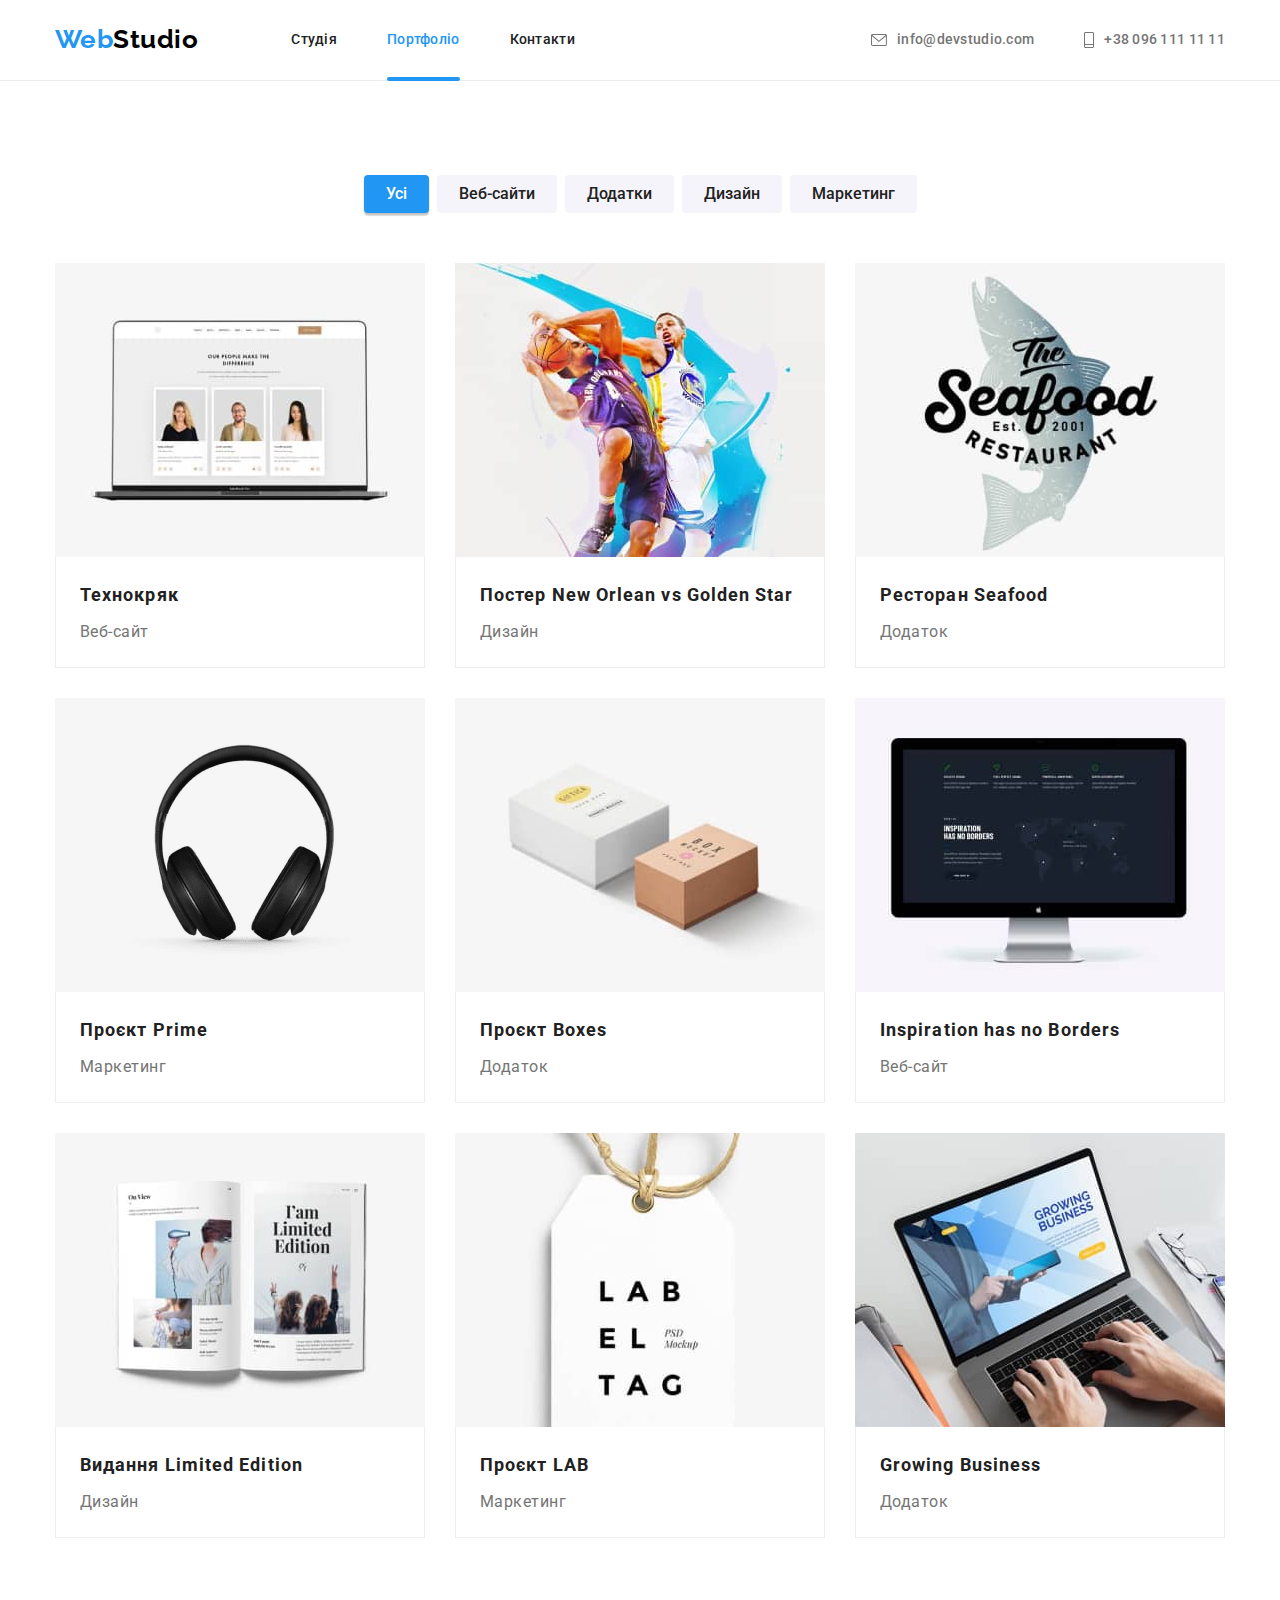
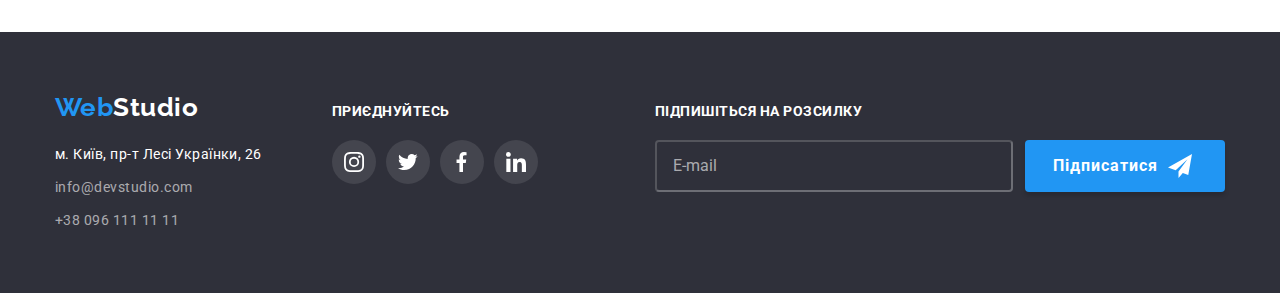
==== portfolio.html @ dc411f63 "copies files from previous homework" ====
<!DOCTYPE html>
<html lang="uk">
  <head>
    <meta charset="UTF-8" />
    <meta http-equiv="X-UA-Compatible" content="IE=edge" />
    <meta name="viewport" content="width=device-width, initial-scale=1.0" />
    <title>Portfolio</title>
    <link rel="preconnect" href="https://fonts.googleapis.com" />
    <link rel="preconnect" href="https://fonts.gstatic.com" crossorigin />
    <link
      href="https://fonts.googleapis.com/css2?family=Raleway:wght@700&family=Roboto:wght@400;500;700;900&display=swap"
      rel="stylesheet"
    />
    <link
      rel="stylesheet"
      href="https://cdnjs.cloudflare.com/ajax/libs/modern-normalize/1.1.0/modern-normalize.min.css"
    />
    <link rel="stylesheet" href="./css/styles.css" />
  </head>
  <body>
    <!-- - - - - - -  SITE NAV - - - - - -  -->

    <header class="header">
      <div class="container main-header">
        <nav class="main-header">
          <a href="./" class="logo link"><span>Web</span>Studio</a>
          <ul class="site-nav list">
            <li class="item">
              <a href="./index.html" class="link">Студія</a>
            </li>
            <li class="item">
              <a href="./portfolio.html" class="link current">Портфоліо</a>
            </li>
            <li class="item"><a href="#" class="link">Контакти</a></li>
          </ul>
        </nav>

        <ul class="contact-nav list">
          <li class="item">
            <a href="mailto:info@devstudio.com" class="link">
              <svg class="icon" width="16" height="12">
                <use href="./images/sprite.svg#mail"></use>
              </svg>
              info@devstudio.com</a
            >
          </li>
          <li class="item">
            <a href="tel:+380961111111" class="link">
              <svg class="icon" width="10" height="16">
                <use href="./images/sprite.svg#phone"></use>
              </svg>
              +38 096 111 11 11</a
            >
          </li>
        </ul>
      </div>
    </header>

    <main>
      <!-- - - - - - - PORTFOLIO - - - - - - -->

      <section class="section">
        <div class="container">
          <h1 class="visually-hidden">Портфоліо</h1>
          <ul class="button-list list">
            <li class="item">
              <button type="button" class="link active">Усі</button>
            </li>
            <li class="item">
              <button type="button" class="link">Веб-сайти</button>
            </li>
            <li class="item">
              <button type="button" class="link">Додатки</button>
            </li>
            <li class="item">
              <button type="button" class="link">Дизайн</button>
            </li>
            <li class="item">
              <button type="button" class="link">Маркетинг</button>
            </li>
          </ul>

          <!-- - - - - - - GRID - - - - - - -->

          <ul class="portfolio-list">
            <li class="item">
              <a href="#" class="link">
                <div class="portfolio-overley">
                  <img src="./images/1-portf-techno.jpg" alt="Технокряк" width="370" />
                  <p class="portfolio-text">
                    Ресурс пропонує комплексні пропозиції з різним рівнем функціоналу та сервісів.
                    Все це дозволить відвідувачу отримати вичерпні відомості про компанію чи
                    приватну особу.
                  </p>
                </div>
                <div class="item-border">
                  <h2 class="list-title">Технокряк</h2>
                  <p class="text">Веб-сайт</p>
                </div>
              </a>
            </li>
            <li class="item">
              <a href="#" class="link">
                <div class="portfolio-overley">
                  <img
                    src="./images/2-portf-poster.jpg"
                    alt="Постер New Orlean vs Golden Star"
                    width="370"
                  />
                  <p class="portfolio-text">
                    Ресурс пропонує комплексні пропозиції з різним рівнем функціоналу та сервісів.
                    Все це дозволить відвідувач у отримати вичерпні відомості про компанію чи
                    приватну особу.
                  </p>
                </div>
                <div class="item-border">
                  <h2 class="list-title">Постер New Orlean vs Golden Star</h2>
                  <p class="text">Дизайн</p>
                </div>
              </a>
            </li>
            <li class="item">
              <a href="#" class="link">
                <div class="portfolio-overley">
                  <img src="./images/3-portf-rest.jpg" alt="Ресторан Seafood" width="370" />
                  <p class="portfolio-text">
                    Ресурс пропонує комплексні пропозиції з різним рівнем функціоналу та сервісів.
                    Все це дозволить відвідувачу отримати вичерпні відомості про компанію чи
                    приватну особу.
                  </p>
                </div>
                <div class="item-border">
                  <h2 class="list-title">Ресторан Seafood</h2>
                  <p class="text">Додаток</p>
                </div>
              </a>
            </li>
            <li class="item">
              <a href="#" class="link">
                <div class="portfolio-overley">
                  <img src="./images/4-portf-prime.png" alt="Проєкт Prime" width="370" />
                  <p class="portfolio-text">
                    Ресурс пропонує комплексні пропозиції з різним рівнем функціоналу та сервісів.
                    Все це дозволить відвідувачу отримати вичерпні відомості про компанію чи
                    приватну особу.
                  </p>
                </div>
                <div class="item-border">
                  <h2 class="list-title">Проєкт Prime</h2>
                  <p class="text">Маркетинг</p>
                </div>
              </a>
            </li>
            <li class="item">
              <a href="#" class="link">
                <div class="portfolio-overley">
                  <img src="./images/5-portf-boxes.jpg" alt="Проєкт Boxes" width="370" />
                  <p class="portfolio-text">
                    Ресурс пропонує комплексні пропозиції з різним рівнем функціоналу та сервісів.
                    Все це дозволить відвідувачу отримати вичерпні відомості про компанію чи
                    приватну особу.
                  </p>
                </div>
                <div class="item-border">
                  <h2 class="list-title">Проєкт Boxes</h2>
                  <p class="text">Додаток</p>
                </div>
              </a>
            </li>
            <li class="item">
              <a href="#" class="link">
                <div class="portfolio-overley">
                  <img
                    src="./images/6-portf-borders.jpg"
                    alt="Inspiration has no Borders"
                    width="370"
                  />
                  <p class="portfolio-text">
                    Ресурс пропонує комплексні пропозиції з різним рівнем функціоналу та сервісів.
                    Все це дозволить відвідувач у отримати вичерпні відомості про компанію чи
                    приватну особу.
                  </p>
                </div>
                <div class="item-border">
                  <h2 class="list-title">Inspiration has no Borders</h2>
                  <p class="text">Веб-сайт</p>
                </div>
              </a>
            </li>
            <li class="item">
              <a href="#" class="link">
                <div class="portfolio-overley">
                  <img src="./images/7-portf-le.jpg" alt="Видання Limited Edition" width="370" />
                  <p class="portfolio-text">
                    Ресурс пропонує комплексні пропозиції з різним рівнем функціоналу та сервісів.
                    Все це дозволить відвідувачу отримати вичерпні відомості про компанію чи
                    приватну особу.
                  </p>
                </div>
                <div class="item-border">
                  <h2 class="list-title">Видання Limited Edition</h2>
                  <p class="text">Дизайн</p>
                </div>
              </a>
            </li>
            <li class="item">
              <a href="#" class="link">
                <div class="portfolio-overley">
                  <img src="./images/8-portf-lab.jpg" alt="Проєкт LAB" width="370" />
                  <p class="portfolio-text">
                    Ресурс пропонує комплексні пропозиції з різним рівнем функціоналу та сервісів.
                    Все це дозволить відвідувачу отримати вичерпні відомості про компанію чи
                    приватну особу.
                  </p>
                </div>
                <div class="item-border">
                  <h2 class="list-title">Проєкт LAB</h2>
                  <p class="text">Маркетинг</p>
                </div>
              </a>
            </li>
            <li class="item">
              <a href="#" class="link">
                <div class="portfolio-overley">
                  <img src="./images/9-portf-bussines.jpg" alt="Growing Business" width="370" />
                  <p class="portfolio-text">
                    Ресурс пропонує комплексні пропозиції з різним рівнем функціоналу та сервісів.
                    Все це дозволить відвідувачу отримати вичерпні відомості про компанію чи
                    приватну особу.
                  </p>
                </div>
                <div class="item-border">
                  <h2 class="list-title">Growing Business</h2>
                  <p class="text">Додаток</p>
                </div>
              </a>
            </li>
          </ul>
        </div>
      </section>
    </main>

    <!-- - - - - - - FOOTER - - - - - - -->

    <footer class="footer">
      <div class="container footer-flex">
        <div class="footer-address">
          <a href="./" class="footer-logo"><span>Web</span>Studio</a>
          <address class="address">
            <ul class="address-title">
              <li class="item">
                <a
                  href="https://goo.gl/maps/CPtrU1FHBa2aNyZL9"
                  target="_blank"
                  rel="noopener noreferrer nofollow"
                  class="contact link link-address"
                  >м. Київ, пр-т Лесі Українки, 26</a
                >
              </li>
              <li class="item">
                <a href="mailto:info@devstudio.com" class="contact link">info@devstudio.com</a>
              </li>
              <li class="item">
                <a href="tel:+380961111111" class="contact link">+38 096 111 11 11</a>
              </li>
            </ul>
          </address>
        </div>
        <div class="icon-footer">
          <h3 class="title-footer">приєднуйтесь</h3>
          <ul class="social-footer">
            <li class="social-list-footer">
              <a href="#" class="icon-social-footer">
                <svg width="20" height="20">
                  <use href="./images/sprite.svg#instagram"></use>
                </svg>
              </a>
            </li>
            <li class="social-list-footer">
              <a href="#" class="icon-social-footer">
                <svg width="20" height="20">
                  <use href="./images/sprite.svg#twitter"></use>
                </svg>
              </a>
            </li>
            <li class="social-list-footer">
              <a href="#" class="icon-social-footer">
                <svg width="20" height="20">
                  <use href="./images/sprite.svg#facebook"></use>
                </svg>
              </a>
            </li>
            <li class="social-list-footer">
              <a href="#" class="icon-social-footer">
                <svg width="20" height="20">
                  <use href="./images/sprite.svg#linkedin"></use>
                </svg>
              </a>
            </li>
          </ul>
        </div>
        <div class="mailing">
          <h3 class="title-footer">Підпишіться на розсилку</h3>
          <form name="mailing" class="mailing-form">
            <div class="mailing-inline">
              <label>
                <input class="mailing-inpit" type="email" name="email" placeholder="E-mail" />
              </label>
              <button type="submit" class="mailing-btn">
                Підписатися
                <svg width="24" height="24" class="icon">
                  <use href="./images/sprite.svg#send"></use>
                </svg>
              </button>
            </div>
          </form>
        </div>
      </div>
    </footer>
  </body>
</html>
---- css/styles.css ----
/* цвет абзацев      #757575
   цвет заголовков  #212121
   основной цвет (цвет ховера)  #2196F3 
   
   background nav #FFFFFF
   background footer (hero) #2F303A
   background first: #F5F5F5
   background second #F5F4FA
   */

:root {
  --primary-text-color: #757575;
  --title-text-color: #212121;
  --main-color: #2196f3;
  --button-bgc: #f5f4fa;
  --inverts-color: #ffffff;
  --header-border-color: #ececec;
  --portfolio-border-color: #eeeeee;
  --icon-color: #afb1b8;
}

/* UTILTTES */

/* * {
  outline: 1px dotted #ccc;
} */

h1,
h2,
h3,
h4,
p {
  margin-top: 0;
  margin-bottom: 0;
}

ul {
  list-style: none;
  margin: 0;
  padding: 0;
}

img {
  display: block;
  max-width: 100%;
  height: auto;
}

.visually-hidden {
  position: absolute;
  white-space: nowrap;
  width: 1px;
  height: 1px;
  overflow: hidden;
  border: 0;
  padding: 0;
  clip: rect(0 0 0 0);
  clip-path: inset(50%);
  margin: -1px;
}

body {
  background-color: var(--inverts-color);
  color: var(--primary-text-color);

  font-family: roboto, sans-serif;
  letter-spacing: 0.03em;
}

.section {
  padding-top: 94px;
  padding-bottom: 94px;
}

.title {
  margin-bottom: 50px;

  color: var(--title-text-color);
  font-weight: 700;
  font-size: 36px;
  line-height: 1.16;
  text-align: center;
}

/* - - - - - - SITE NAV - - - - - - */

.header {
  border-bottom: 1px solid var(--header-border-color);
}

.container {
  width: 1200px;
  margin-left: auto;
  margin-right: auto;
  padding-left: 15px;
  padding-right: 15px;
}

.main-header {
  display: flex;
  align-items: center;
}

.site-nav {
  display: flex;
}

.site-nav .item:not(:last-child) {
  margin-right: 50px;
}

.link {
  text-decoration: none;
}

.logo {
  margin-right: 93px;

  color: #000000;
  text-decoration: none;
  font-family: raleway, sans-serif;
  font-weight: 700;
  font-size: 26px;
  line-height: 1.2;
}

.logo > span {
  color: var(--main-color);
}

.site-nav .link {
  display: flex;
  padding-top: 32px;
  padding-bottom: 32px;
  outline: none;

  transition: color 250ms cubic-bezier(0.4, 0, 0.2, 1);

  color: var(--title-text-color);
  font-weight: 500;
  font-size: 14px;
  line-height: 1.14;
  letter-spacing: 0.02em;
}

.site-nav .link:hover,
.site-nav .link:focus {
  color: var(--main-color);
}

.site-nav .item {
  position: relative;
}

.site-nav .current {
  color: var(--main-color);
}

.site-nav .current::after {
  position: absolute;
  left: 0;
  bottom: -1px;

  content: '';
  width: 100%;
  height: 4px;

  background-color: var(--main-color);
  border-radius: 2px;
}

.contact-nav {
  display: flex;
  margin-left: auto;
}

.contact-nav .item:not(:last-child) {
  margin-right: 50px;
}

.contact-nav .link {
  display: flex;
  justify-content: center;
  align-items: center;
  outline: none;

  padding-top: 20px;
  padding-bottom: 20px;

  transition: color 250ms cubic-bezier(0.4, 0, 0.2, 1);

  font-weight: 500;
  font-size: 14px;
  line-height: 1.14;
  letter-spacing: 0.02em;
  color: var(--primary-text-color);
}

.contact-nav .icon {
  margin-right: 10px;
  fill: currentColor;
}

.contact-nav .link:hover,
.contact-nav .link:focus {
  color: var(--main-color);
  fill: var(--main-color);
}

/* ----------------- HERO ----------------- */

.hero {
  margin-left: auto;
  margin-right: auto;
  max-width: 1600px;
  text-align: center;
  padding-top: 200px;
  padding-bottom: 200px;

  background-color: #2f303a;
  background-image: linear-gradient(rgba(47, 48, 58, 0.4), rgba(47, 48, 58, 0.4)),
    url(../images/img.jpg);
  background-repeat: no-repeat;
  background-position: center center;
  background-size: cover;
}

.hero-title {
  width: 696px;
  margin-left: auto;
  margin-right: auto;
  margin-top: 0;
  margin-bottom: 30px;

  font-weight: 900;
  font-size: 44px;
  line-height: 1.36;
  letter-spacing: 0.06em;
  text-transform: uppercase;
  text-align: center;
  color: var(--inverts-color);
}

.hero-button {
  min-width: 216px;
  border-radius: 4px;
  padding: 10px 32px;
  border-style: none;
  cursor: pointer;
  outline: none;

  transition: background-color 250ms cubic-bezier(0.4, 0, 0.2, 1);

  font-family: roboto, sans-serif;
  font-weight: 700;
  font-size: 16px;
  line-height: 1.88;
  letter-spacing: 0.06em;

  color: var(--inverts-color);
  background-color: var(--main-color);
  box-shadow: 0px 4px 4px rgba(0, 0, 0, 0.15);
}

.hero-button:hover,
.hero-button:focus {
  background-color: #188ce8;
}

/* OUR FEATURES */

.icon-features {
  display: flex;
  height: 120px;
  border-radius: 4px;
  margin-bottom: 30px;
  align-items: center;
  justify-content: center;

  background-color: var(--button-bgc);
}

.features-list .text {
  font-size: 14px;
  line-height: 1.7;
}

.features-list .list-title {
  margin-bottom: 10px;

  color: var(--title-text-color);
  font-weight: 700;
  font-size: 14px;
  line-height: 1.14;
  text-transform: uppercase;
}

.features-list {
  display: flex;
  flex-wrap: wrap;
}

.features-list .item {
  width: calc((100% - 90px) / 4);
}

.features-list .item:not(:last-child) {
  margin-right: 30px;
}

/* - - - - - - - - WHAT ARE WE DOING - - - - - - - - */

.project {
  padding-top: 0px;
}

.doing-list {
  display: flex;
}

.doing-list .item {
  position: relative;
}

.doing-list-title {
  position: absolute;
  bottom: 0;
  left: 0;

  padding-top: 27px;
  padding-bottom: 27px;
  text-align: center;
  width: 100%;

  color: #ffffff;
  font-weight: 700;
  font-size: 14px;
  line-height: 1.14;
  text-transform: uppercase;

  background-color: rgba(47, 48, 58, 0.8);
}

.doing-list .item:not(:last-child) {
  margin-right: 30px;
}

/* OUR TEAM */

.team {
  background-color: var(--button-bgc);
}

.person {
  padding-top: 30px;
  padding-bottom: 30px;
}

.team-title-list {
  margin-bottom: 10px;

  color: var(--title-text-color);
  font-weight: 500;
  font-size: 16px;
  line-height: 1.19;
  text-align: center;
}

.team-list .list-title {
  color: var(--title-text-color);
  font-weight: 700;
  font-size: 14px;
  line-height: 1.14;
  text-transform: uppercase;
}

.team p {
  font-size: 16px;
  line-height: 1.19;
  text-align: center;
}

.team-list {
  display: flex;
}

.team-list .item {
  width: calc((100% - 90px) / 4);

  background: #ffffff;
  box-shadow: 0px 1px 3px rgba(0, 0, 0, 0.12), 0px 1px 1px rgba(0, 0, 0, 0.14),
    0px 2px 1px rgba(0, 0, 0, 0.2);
  border-radius: 0px 0px 4px 4px;
}

.team-list .item:not(:last-child) {
  margin-right: 30px;
}

.social {
  display: flex;
  align-items: center;
  justify-content: center;
  margin-top: 16px;
}

.icon-social {
  display: flex;
  justify-content: center;
  align-items: center;
  width: 44px;
  height: 44px;
  border-radius: 50%;
  outline: none;

  transition: background-color 250ms cubic-bezier(0.4, 0, 0.2, 1),
    fill 250ms cubic-bezier(0.4, 0, 0.2, 1);

  fill: var(--icon-color);
}

.social .social-list:not(:last-child) {
  margin-right: 10px;
}

.icon-social:hover,
.icon-social:focus {
  fill: #ffffff;
  background-color: var(--main-color);
}

/* ------------ REGULAR CUSTOMERS ------------ */

.customers {
  display: flex;
}

.customers .item {
  width: calc((100% - 150px) / 6);
}

.customers .item:not(:last-child) {
  margin-right: 30px;
}

.customers .item .link {
  display: flex;
  align-items: center;
  justify-content: center;
  height: 92px;
  border: 1px solid var(--icon-color);
  border-radius: 4px;
  outline: none;

  transition: border-color 250ms cubic-bezier(0.4, 0, 0.2, 1);
}

.customers .link .icon {
  fill: var(--icon-color);

  transition: fill 250ms cubic-bezier(0.4, 0, 0.2, 1);
}

.customers .link:hover .icon,
.customers .link:focus .icon {
  fill: var(--main-color);
}

.customers .link:hover,
.customers .link:focus {
  border-color: var(--main-color);
}

/* - - - - - - PORTFOLIO - - - - - - */

.button-list {
  display: flex;
  justify-content: center;
  margin-bottom: 50px;
}

.button-list .item:not(:last-child) {
  margin-right: 8px;
}

.button-list .link {
  padding: 6px 22px;
  border-style: none;
  border-radius: 4px;
  cursor: pointer;

  transition: color 250ms cubic-bezier(0.4, 0, 0.2, 1),
    background-color 250ms cubic-bezier(0.4, 0, 0.2, 1),
    box-shadow 250ms cubic-bezier(0.4, 0, 0.2, 1);

  color: var(--title-text-color);
  background-color: var(--button-bgc);
  font-family: roboto, sans-serif;
  font-weight: 500;
  font-size: 16px;
  line-height: 1.62;
  text-align: center;
}

.button-list .link:hover,
.button-list .link:focus {
  color: var(--inverts-color);
  background-color: var(--main-color);
  box-shadow: 0px 3px 1px rgba(0, 0, 0, 0.1), 0px 1px 2px rgba(0, 0, 0, 0.08),
    0px 2px 2px rgba(0, 0, 0, 0.12);
}

.button-list .active {
  color: var(--inverts-color);
  background-color: var(--main-color);
  box-shadow: 0px 3px 1px rgba(0, 0, 0, 0.1), 0px 1px 2px rgba(0, 0, 0, 0.08),
    0px 2px 2px rgba(0, 0, 0, 0.12);
}

/* --------------- GRID --------------- */

.portfolio-list {
  display: flex;
  flex-wrap: wrap;
}

.portfolio-list .item {
  width: calc((100% - 60px) / 3);
}

.portfolio-overley {
  position: relative;
  overflow: hidden;
}

.portfolio-text {
  position: absolute;
  top: 0;
  left: 0;
  display: flex;
  align-items: center;
  justify-content: center;

  transform: translateY(100%);
  transition: transform 250ms cubic-bezier(0.4, 0, 0.2, 1);

  width: 100%;
  height: 100%;
  padding-left: 24px;
  padding-right: 24px;

  font-family: roboto, sans-serif;
  font-size: 18px;
  line-height: 1.56;
  letter-spacing: 3%;
  color: #ffffff;
  background-color: rgba(33, 150, 243, 0.9);
}

.portfolio-list .link:hover .portfolio-text,
.portfolio-list .link:focus .portfolio-text {
  transform: translateY(0);
}

.portfolio-list .item .link {
  display: block;
  transition: box-shadow 250ms cubic-bezier(0.4, 0, 0.2, 1);
}

.portfolio-list .item .link:hover,
.portfolio-list .item .link:focus {
  box-shadow: 0px 1px 1px rgb(0 0 0 / 12%), 0px 4px 4px rgb(0 0 0 / 6%),
    1px 4px 6px rgb(0 0 0 / 16%);
}

.item-border {
  padding-top: 20px;
  padding-right: 24px;
  padding-bottom: 20px;
  padding-left: 24px;
  border-right: 1px solid var(--portfolio-border-color);
  border-bottom: 1px solid var(--portfolio-border-color);
  border-left: 1px solid var(--portfolio-border-color);
}

.portfolio-list .item:not(:nth-child(3n)) {
  margin-right: 30px;
}

.portfolio-list .item:not(:nth-last-child(-n + 3)) {
  margin-bottom: 30px;
}

.portfolio-list a {
  text-decoration: none;
}

.portfolio-list .list-title {
  margin-bottom: 4px;

  color: var(--title-text-color);
  font-weight: 700;
  font-size: 18px;
  line-height: 2;
  letter-spacing: 0.06em;
}

.portfolio-list .text {
  color: var(--primary-text-color);
  font-family: roboto;
  font-size: 16px;
  line-height: 1.88;
}

/* --------------- FOOTER --------------- */

.footer {
  display: flex;
  padding-top: 60px;
  padding-bottom: 60px;

  background-color: #2f303a;
}

.footer-flex {
  display: flex;
  align-items: baseline;
}

.footer-address {
  margin-right: 70px;
}

.footer-logo {
  display: inline-block;
  margin-bottom: 20px;

  color: var(--inverts-color);
  text-decoration: none;
  font-family: raleway, sans-serif;
  font-weight: 700;
  font-size: 26px;
  line-height: 1.2;
}

.footer-logo > span {
  color: var(--main-color);
}

.address-title .item .link-address {
  color: var(--inverts-color);
  font-style: normal;
  font-size: 14px;
  line-height: 1.71;
}

.address-title .contact {
  outline: none;

  transition: color 250ms cubic-bezier(0.4, 0, 0.2, 1);

  font-family: roboto, sans-serif;
  font-style: normal;
  font-size: 14px;
  line-height: 1.71;

  color: rgba(255, 255, 255, 0.6);
}

.address-title .contact:hover,
.address-title .contact:focus {
  color: var(--main-color);
}

.address-title .item:not(:last-child) {
  margin-bottom: 9px;
}

.title-footer {
  font-size: 14px;
  line-height: 1.14;
  text-transform: uppercase;
  margin-bottom: 20px;

  color: #ffffff;
}

.social-footer {
  display: flex;
  align-items: center;
  margin-top: 16px;
}

.icon-social-footer {
  display: flex;
  justify-content: center;
  align-items: center;
  outline: none;

  width: 44px;
  height: 44px;
  border-radius: 50%;

  transition: background-color 250ms cubic-bezier(0.4, 0, 0.2, 1);

  background-color: rgba(255, 255, 255, 0.1);
  fill: #ffffff;
}

.social-footer .social-list-footer:not(:last-child) {
  margin-right: 10px;
}

.icon-social-footer:hover,
.icon-social-footer:focus {
  fill: #ffffff;
  background-color: var(--main-color);
}

.mailing {
  margin-left: auto;
}

.mailing .mailing-inline {
  display: flex;
}

.mailing .mailing-inpit {
  padding-top: 15px;
  padding-bottom: 15px;
  padding-left: 16px;
  min-width: 358px;
  border-radius: 4px;
  outline: none;

  transition: border-color 250ms cubic-bezier(0.4, 0, 0.2, 1);

  border-color: rgba(255, 255, 255, 0.3);
  background-color: #2f303a;
  color: #ffffff;
}

.mailing .mailing-inpit:hover,
.mailing .mailing-inpit:focus {
  border-color: var(--main-color);
}

.mailing-inpit::placeholder {
  color: rgba(255, 255, 255, 0.6);
}

.mailing .mailing-btn {
  display: inline-flex;
  align-items: center;
  outline: none;

  padding: 10px 28px;
  border-radius: 4px;
  border: transparent;
  margin-left: 12px;
  min-width: 200px;
  cursor: pointer;

  transition: background-color 250ms cubic-bezier(0.4, 0, 0.2, 1);

  font-weight: 700;
  font-size: 16px;
  line-height: 1.88;
  letter-spacing: 0.06em;

  box-shadow: 0px 4px 4px rgba(0, 0, 0, 0.15);

  color: #ffffff;
  background-color: var(--main-color);
}

.mailing .mailing-btn .icon {
  margin-left: 10px;
}

.mailing .mailing-btn:hover,
.mailing .mailing-btn:focus {
  background-color: #188ce8;
}

/* - - - - - - - -  MODAL - - - - - - - - */

.backdrop {
  position: fixed;
  top: 0;
  left: 0;

  width: 100%;
  height: 100%;

  background-color: rgba(0, 0, 0, 0.2);

  opacity: 1;
  transition: opacity 250ms cubic-bezier(0.4, 0, 0.2, 1);
}

.backdrop.is-hidden {
  opacity: 0;
  pointer-events: none;
}

.backdrop.is-hidden .modal {
  transform: translate(-50%, -50%) scale(0.5);
}

.modal {
  position: absolute;
  top: 50%;
  left: 50%;

  transform: translate(-50%, -50%) scale(1);
  transition: transform 250ms cubic-bezier(0.4, 0, 0.2, 1);

  min-width: 528px;
  min-height: 581px;
  border-radius: 4px;

  background-color: #fff;
  box-shadow: 1px 0px 2px rgba(0, 0, 0, 0.2), 1px 0px 1px rgba(0, 0, 0, 0.14),
    3px 0px 1px rgba(0, 0, 0, 0.12);
}

.backdrop .close {
  position: absolute;
  right: 8px;
  top: 8px;

  display: flex;
  align-items: center;
  justify-content: center;

  width: 30px;
  height: 30px;
  cursor: pointer;
  outline: none;

  border-radius: 50%;
  border-width: 1px;
  border-color: rgba(0, 0, 0, 0.1);
  background-color: #ffffff;
}

.backdrop .close:hover,
.backdrop .close:focus {
  fill: var(--main-color);
}

.modal-form-list {
  padding: 40px;
}

.modal-text {
  text-align: center;
  margin-bottom: 12px;

  font-weight: 700;
  font-size: 20px;
  line-height: 1.15;

  color: var(--title-text-color);
}

.form-field {
  position: relative;
  display: flex;
  flex-direction: column;
  margin-bottom: 10px;
}

.form-label {
  font-size: 12px;
  line-height: 1.16;
  margin-bottom: 5px;
}

.form-input {
  width: 448px;
  height: 40px;
  margin: 0;
  padding: 0;
  padding-left: 42px;
  border: 1px solid rgba(33, 33, 33, 0.2);
  border-radius: 4px;
  box-sizing: border-box;
  outline: none;

  transition: border-color 250ms cubic-bezier(0.4, 0, 0.2, 1);
}

.form-input:hover + .icon,
.form-input:focus + .icon {
  fill: var(--main-color);
}

.form-input:hover,
.form-input:focus {
  border-color: var(--main-color);
}

.form-field .icon {
  position: absolute;
  top: 50%;
  left: 10px;

  transition: fill 250ms cubic-bezier(0.4, 0, 0.2, 1);
}

.comment-input {
  width: 448px;
  height: 120px;
  padding: 12px 16px;
  margin-bottom: 20px;
  border: 1px solid rgba(33, 33, 33, 0.2);
  border-radius: 4px;
  box-sizing: border-box;
  resize: none;
  outline: none;

  transition: border-color 250ms cubic-bezier(0.4, 0, 0.2, 1);
}

.comment-input::placeholder {
  font-size: 12px;
  line-height: 1.17;
  color: rgba(117, 117, 117, 0.5);
}

.comment-input:hover,
.comment-input:focus {
  border-color: var(--main-color);
}

.checkbox-field {
  display: flex;
  justify-content: center;
  margin-bottom: 30px;
}

.checkbox-label {
  position: relative;
  display: flex;
  align-items: center;

  font-size: 14px;
  line-height: 1.7;
  letter-spacing: 0.03em;

  color: var(--primary-text-color);
}

.form-checkbox {
  display: flex;
  position: absolute;
  white-space: nowrap;
  width: 1px;
  height: 1px;
  overflow: hidden;
  border: 0;
  padding: 0;
  clip: rect(0 0 0 0);
  clip-path: inset(50%);
  margin: -1px;
}

.icon-no-check {
  margin-right: 7px;
  width: 16px;
  height: 15px;
  border-radius: 2px;
  opacity: 1;

  background-color: #ffffff;
}

.form-checkbox:checked ~ .icon-no-check {
  opacity: 0;
}

.form-checkbox:hover ~ .icon-no-check,
.form-checkbox:focus ~ .icon-no-check {
  fill: var(--main-color);
}

.icon-check {
  position: absolute;
  margin-right: 7px;
  width: 16px;
  height: 15px;
  border-radius: 2px;

  background-color: var(--main-color);

  opacity: 0;

  transition: opacity 250ms cubic-bezier(0.4, 0, 0.2, 1);
}

.form-checkbox:checked ~ .icon-check {
  opacity: 1;
}

.checkbox-link {
  margin-left: 4px;
  outline: none;

  color: var(--main-color);

  transition: background-color 250ms cubic-bezier(0.4, 0, 0.2, 1);
}

.checkbox-link:hover,
.checkbox-link:focus {
  text-decoration: none;
}

.modal-btn {
  display: block;
  margin-left: auto;
  margin-right: auto;
  padding: 10px 52px;
  border-radius: 4px;
  border: transparent;

  outline: none;

  font-size: 16px;
  line-height: 1.9;
  font-weight: 700;
  letter-spacing: 0.06em;

  transition: background-color 250ms cubic-bezier(0.4, 0, 0.2, 1);

  box-shadow: 0px 4px 4px rgba(0, 0, 0, 0.15);
  color: #ffffff;
  background-color: var(--main-color);
}

.modal-btn:hover,
.modal-btn:focus {
  background-color: #188ce8;
}
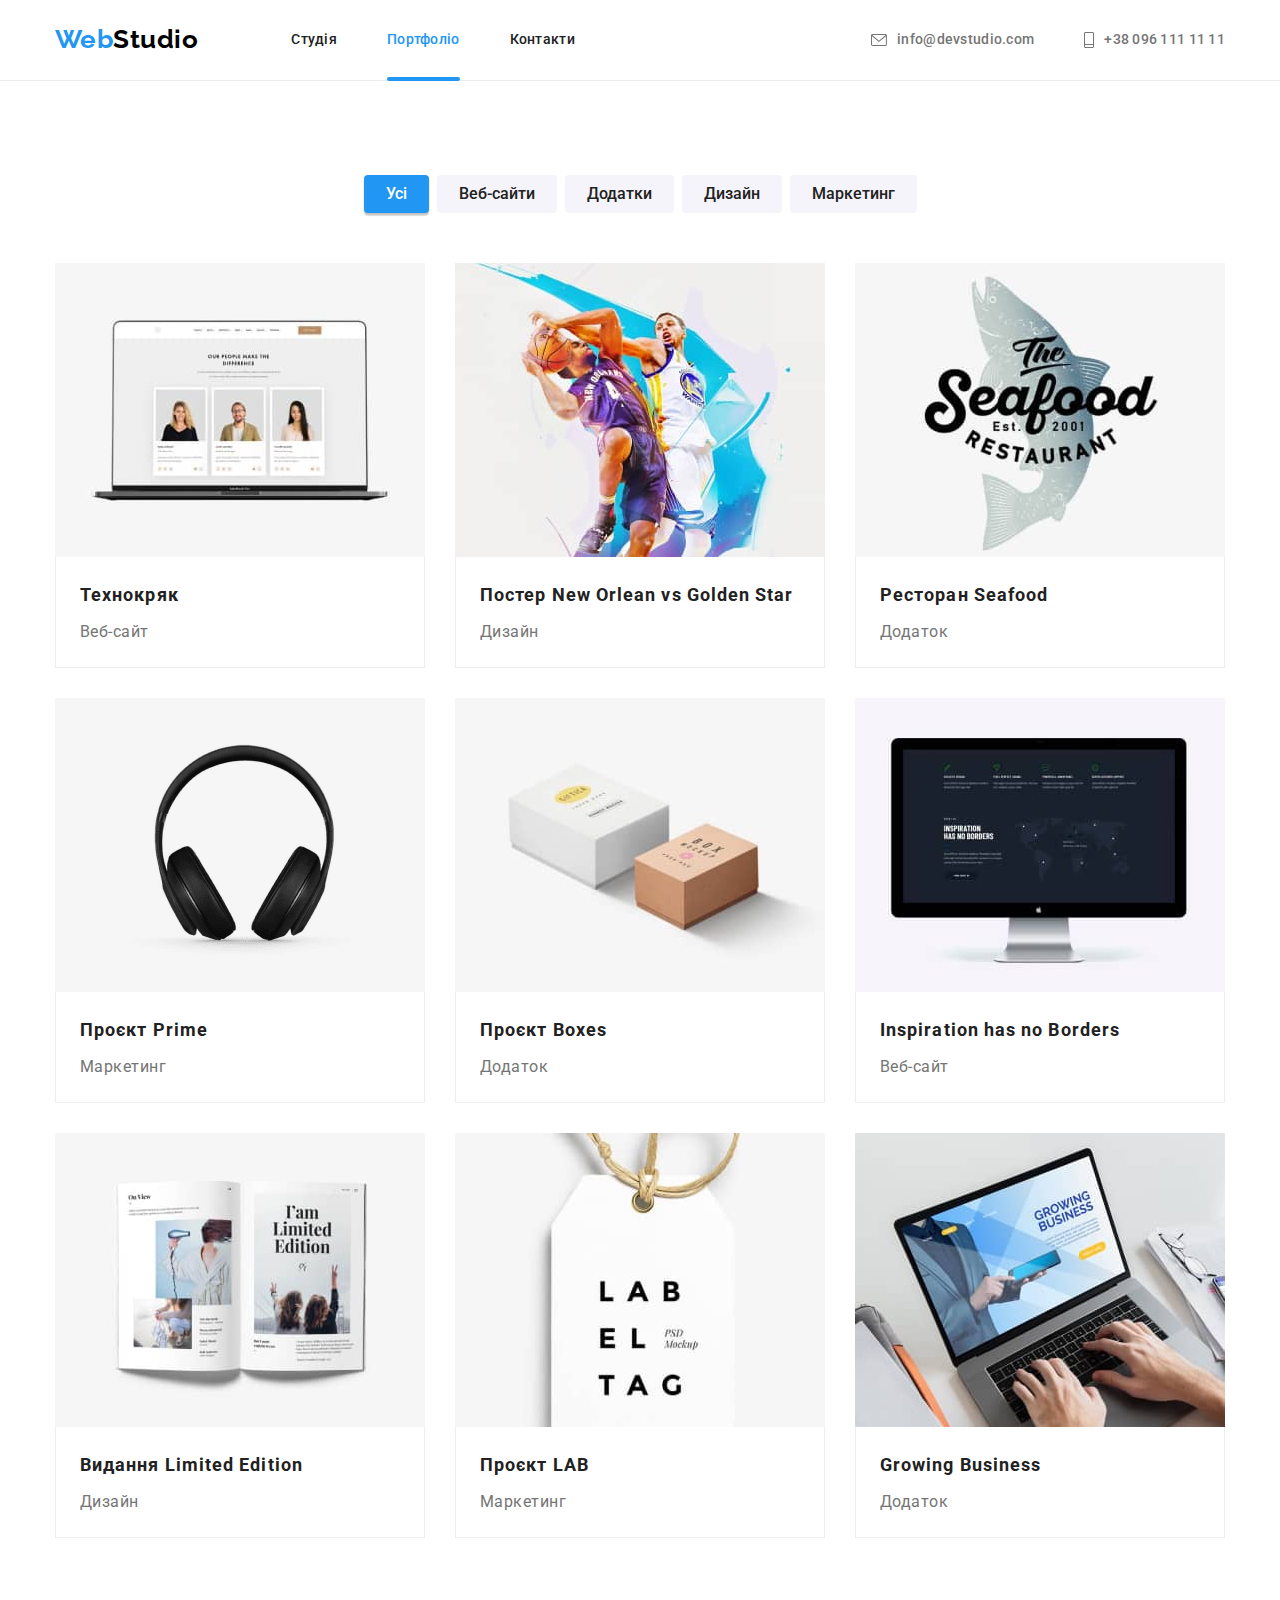
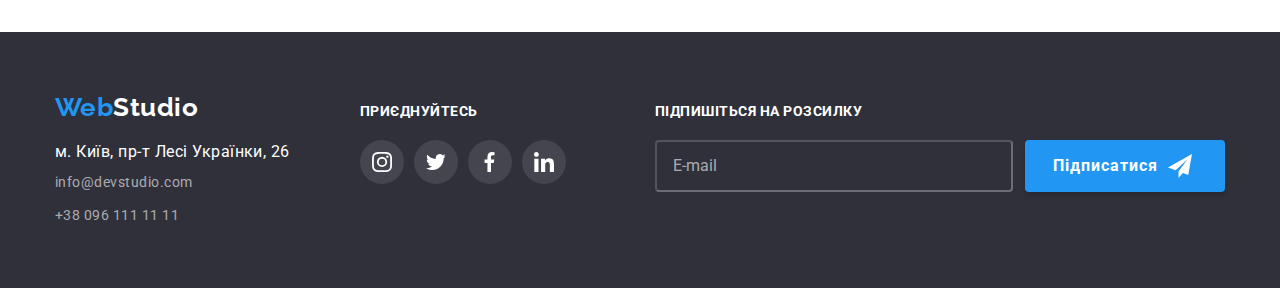
==== commit bb46c754: "refactoring of the footer, using the BEM methodology" ====
--- a/portfolio.html
+++ b/portfolio.html
@@ -20,33 +20,35 @@
   <body>
     <!-- - - - - - -  SITE NAV - - - - - -  -->
 
-    <header class="header">
-      <div class="container main-header">
-        <nav class="main-header">
-          <a href="./" class="logo link"><span>Web</span>Studio</a>
-          <ul class="site-nav list">
-            <li class="item">
-              <a href="./index.html" class="link">Студія</a>
-            </li>
-            <li class="item">
-              <a href="./portfolio.html" class="link current">Портфоліо</a>
-            </li>
-            <li class="item"><a href="#" class="link">Контакти</a></li>
+    <header class="page-header">
+      <div class="container container--centered">
+        <nav class="site-nav">
+          <a href="./" class="logo"><span class="logo__unit">Web</span>Studio</a>
+          <ul class="nav-list">
+            <li class="nav-list__item">
+              <a href="./index.html" class="nav-list__link">Студія</a>
+            </li>
+            <li class="nav-list__item">
+              <a href="./portfolio.html" class="nav-list__link nav-list__link--current"
+                >Портфоліо</a
+              >
+            </li>
+            <li class="nav-list__item"><a href="#" class="nav-list__link">Контакти</a></li>
           </ul>
         </nav>
 
-        <ul class="contact-nav list">
-          <li class="item">
-            <a href="mailto:info@devstudio.com" class="link">
-              <svg class="icon" width="16" height="12">
+        <ul class="contact-nav">
+          <li class="contact-nav__item">
+            <a href="mailto:info@devstudio.com" class="contact-nav__link">
+              <svg class="contact-nav__icon" width="16" height="12">
                 <use href="./images/sprite.svg#mail"></use>
               </svg>
               info@devstudio.com</a
             >
           </li>
-          <li class="item">
-            <a href="tel:+380961111111" class="link">
-              <svg class="icon" width="10" height="16">
+          <li class="contact-nav__item">
+            <a href="tel:+380961111111" class="contact-nav__link">
+              <svg class="contact-nav__icon" width="10" height="16">
                 <use href="./images/sprite.svg#phone"></use>
               </svg>
               +38 096 111 11 11</a
@@ -243,55 +245,58 @@
     <!-- - - - - - - FOOTER - - - - - - -->
 
     <footer class="footer">
-      <div class="container footer-flex">
-        <div class="footer-address">
-          <a href="./" class="footer-logo"><span>Web</span>Studio</a>
+      <div class="container container--baseline">
+        <div class="address-wrapper">
+          <a href="./" class="logo logo--dark-theme"><span class="logo__unit">Web</span>Studio</a>
           <address class="address">
-            <ul class="address-title">
-              <li class="item">
+            <ul class="address-list">
+              <li class="address-list__item">
                 <a
                   href="https://goo.gl/maps/CPtrU1FHBa2aNyZL9"
                   target="_blank"
                   rel="noopener noreferrer nofollow"
-                  class="contact link link-address"
+                  class="address-list__map"
                   >м. Київ, пр-т Лесі Українки, 26</a
                 >
               </li>
-              <li class="item">
-                <a href="mailto:info@devstudio.com" class="contact link">info@devstudio.com</a>
+              <li class="address-list__item">
+                <a href="mailto:info@devstudio.com" class="address-list__contact"
+                  >info@devstudio.com</a
+                >
               </li>
-              <li class="item">
-                <a href="tel:+380961111111" class="contact link">+38 096 111 11 11</a>
+              <li class="address-list__item">
+                <a href="tel:+380961111111" class="address-list__contact">+38 096 111 11 11</a>
               </li>
             </ul>
           </address>
         </div>
-        <div class="icon-footer">
+
+        <div class="icon-footer-wrapper">
           <h3 class="title-footer">приєднуйтесь</h3>
-          <ul class="social-footer">
-            <li class="social-list-footer">
-              <a href="#" class="icon-social-footer">
+          <ul class="social-footer-list">
+            <li class="social-footer-list__item">
+              <a href="#" class="social-footer-list__icon">
                 <svg width="20" height="20">
                   <use href="./images/sprite.svg#instagram"></use>
                 </svg>
               </a>
             </li>
-            <li class="social-list-footer">
-              <a href="#" class="icon-social-footer">
+            <li class="social-footer-list__item">
+              <a href="#" class="social-footer-list__icon">
                 <svg width="20" height="20">
                   <use href="./images/sprite.svg#twitter"></use>
                 </svg>
               </a>
             </li>
-            <li class="social-list-footer">
-              <a href="#" class="icon-social-footer">
+            <li class="social-footer-list__item">
+              <a href="#" class="social-footer-list__icon">
                 <svg width="20" height="20">
                   <use href="./images/sprite.svg#facebook"></use>
                 </svg>
               </a>
             </li>
-            <li class="social-list-footer">
-              <a href="#" class="icon-social-footer">
+            <li class="social-footer-list__item">
+              <a href="#" class="social-footer-list__icon">
                 <svg width="20" height="20">
                   <use href="./images/sprite.svg#linkedin"></use>
                 </svg>
@@ -299,16 +304,17 @@
             </li>
           </ul>
         </div>
-        <div class="mailing">
+
+        <div class="mailing-wrapper">
           <h3 class="title-footer">Підпишіться на розсилку</h3>
           <form name="mailing" class="mailing-form">
-            <div class="mailing-inline">
+            <div class="mailing-inner">
               <label>
-                <input class="mailing-inpit" type="email" name="email" placeholder="E-mail" />
+                <input class="mailing-form__inpit" type="email" name="email" placeholder="E-mail" />
               </label>
               <button type="submit" class="mailing-btn">
                 Підписатися
-                <svg width="24" height="24" class="icon">
+                <svg width="24" height="24" class="mailing-btn__icon">
                   <use href="./images/sprite.svg#send"></use>
                 </svg>
               </button>
--- a/css/styles.css
+++ b/css/styles.css
@@ -32,6 +32,10 @@
 p {
   margin-top: 0;
   margin-bottom: 0;
+}
+
+a {
+  text-decoration: none;
 }
 
 ul {
@@ -72,22 +76,6 @@
   padding-bottom: 94px;
 }
 
-.title {
-  margin-bottom: 50px;
-
-  color: var(--title-text-color);
-  font-weight: 700;
-  font-size: 36px;
-  line-height: 1.16;
-  text-align: center;
-}
-
-/* - - - - - - SITE NAV - - - - - - */
-
-.header {
-  border-bottom: 1px solid var(--header-border-color);
-}
-
 .container {
   width: 1200px;
   margin-left: auto;
@@ -96,24 +84,30 @@
   padding-right: 15px;
 }
 
-.main-header {
-  display: flex;
-  align-items: center;
-}
-
-.site-nav {
-  display: flex;
-}
-
-.site-nav .item:not(:last-child) {
-  margin-right: 50px;
-}
-
-.link {
-  text-decoration: none;
-}
+.container--centered {
+  display: flex;
+  align-items: center;
+}
+
+.container--baseline {
+  display: flex;
+  align-items: baseline;
+}
+
+.title {
+  margin-bottom: 50px;
+
+  color: var(--title-text-color);
+  font-weight: 700;
+  font-size: 36px;
+  line-height: 1.16;
+  text-align: center;
+}
+
+/* - - - - - - LOGO - - - - - - */
 
 .logo {
+  display: inline-block;
   margin-right: 93px;
 
   color: #000000;
@@ -124,11 +118,37 @@
   line-height: 1.2;
 }
 
-.logo > span {
+.logo__unit {
   color: var(--main-color);
 }
 
-.site-nav .link {
+.logo--dark-theme {
+  margin-bottom: 20px;
+  margin-right: 0;
+  color: var(--inverts-color);
+}
+
+/* - - - - - - SITE NAV - - - - - - */
+
+.page-header {
+  border-bottom: 1px solid var(--header-border-color);
+}
+
+.site-nav {
+  display: flex;
+  align-items: center;
+}
+
+.nav-list {
+  display: flex;
+  align-items: center;
+}
+
+.nav-list__item:not(:last-child) {
+  margin-right: 50px;
+}
+
+.nav-list__link {
   display: flex;
   padding-top: 32px;
   padding-bottom: 32px;
@@ -143,20 +163,20 @@
   letter-spacing: 0.02em;
 }
 
-.site-nav .link:hover,
-.site-nav .link:focus {
+.nav-list__link:hover,
+.nav-list__link:focus {
   color: var(--main-color);
 }
 
-.site-nav .item {
+.nav-list__item {
   position: relative;
 }
 
-.site-nav .current {
+.nav-list__link--current {
   color: var(--main-color);
 }
 
-.site-nav .current::after {
+.nav-list__link--current::after {
   position: absolute;
   left: 0;
   bottom: -1px;
@@ -174,11 +194,11 @@
   margin-left: auto;
 }
 
-.contact-nav .item:not(:last-child) {
+.contact-nav__item:not(:last-child) {
   margin-right: 50px;
 }
 
-.contact-nav .link {
+.contact-nav__link {
   display: flex;
   justify-content: center;
   align-items: center;
@@ -196,13 +216,13 @@
   color: var(--primary-text-color);
 }
 
-.contact-nav .icon {
+.contact-nav__icon {
   margin-right: 10px;
   fill: currentColor;
 }
 
-.contact-nav .link:hover,
-.contact-nav .link:focus {
+.contact-nav__link:hover,
+.contact-nav__link:focus {
   color: var(--main-color);
   fill: var(--main-color);
 }
@@ -622,39 +642,17 @@
   background-color: #2f303a;
 }
 
-.footer-flex {
-  display: flex;
-  align-items: baseline;
-}
-
-.footer-address {
+.address-wrapper {
   margin-right: 70px;
 }
 
-.footer-logo {
-  display: inline-block;
-  margin-bottom: 20px;
-
-  color: var(--inverts-color);
-  text-decoration: none;
-  font-family: raleway, sans-serif;
-  font-weight: 700;
-  font-size: 26px;
-  line-height: 1.2;
-}
-
-.footer-logo > span {
-  color: var(--main-color);
-}
-
-.address-title .item .link-address {
+.address-list__map {
   color: var(--inverts-color);
   font-style: normal;
-  font-size: 14px;
-  line-height: 1.71;
-}
-
-.address-title .contact {
+  transition: color 250ms cubic-bezier(0.4, 0, 0.2, 1);
+}
+
+.address-list__contact {
   outline: none;
 
   transition: color 250ms cubic-bezier(0.4, 0, 0.2, 1);
@@ -667,12 +665,14 @@
   color: rgba(255, 255, 255, 0.6);
 }
 
-.address-title .contact:hover,
-.address-title .contact:focus {
+.address-list__contact:hover,
+.address-list__contact:focus,
+.address-list__map:hover,
+.address-list__map:focus {
   color: var(--main-color);
 }
 
-.address-title .item:not(:last-child) {
+.address-list__item:not(:last-child) {
   margin-bottom: 9px;
 }
 
@@ -682,16 +682,16 @@
   text-transform: uppercase;
   margin-bottom: 20px;
 
-  color: #ffffff;
-}
-
-.social-footer {
-  display: flex;
-  align-items: center;
-  margin-top: 16px;
-}
-
-.icon-social-footer {
+  color: var(--inverts-color);
+}
+
+.social-footer-list {
+  display: flex;
+  align-items: center;
+  justify-content: center;
+}
+
+.social-footer-list__icon {
   display: flex;
   justify-content: center;
   align-items: center;
@@ -707,25 +707,25 @@
   fill: #ffffff;
 }
 
-.social-footer .social-list-footer:not(:last-child) {
+.social-footer-list__item:not(:last-child) {
   margin-right: 10px;
 }
 
-.icon-social-footer:hover,
-.icon-social-footer:focus {
+.social-footer-list__icon:hover,
+.social-footer-list__icon:focus {
   fill: #ffffff;
   background-color: var(--main-color);
 }
 
-.mailing {
+.mailing-wrapper {
   margin-left: auto;
 }
 
-.mailing .mailing-inline {
-  display: flex;
-}
-
-.mailing .mailing-inpit {
+.mailing-inner {
+  display: flex;
+}
+
+.mailing-form__inpit {
   padding-top: 15px;
   padding-bottom: 15px;
   padding-left: 16px;
@@ -740,16 +740,16 @@
   color: #ffffff;
 }
 
-.mailing .mailing-inpit:hover,
-.mailing .mailing-inpit:focus {
+.mailing-form__inpit:hover,
+.mailing-form__inpit:focus {
   border-color: var(--main-color);
 }
 
-.mailing-inpit::placeholder {
+.mailing-form__inpit::placeholder {
   color: rgba(255, 255, 255, 0.6);
 }
 
-.mailing .mailing-btn {
+.mailing-btn {
   display: inline-flex;
   align-items: center;
   outline: none;
@@ -774,12 +774,12 @@
   background-color: var(--main-color);
 }
 
-.mailing .mailing-btn .icon {
+.mailing-btn__icon {
   margin-left: 10px;
 }
 
-.mailing .mailing-btn:hover,
-.mailing .mailing-btn:focus {
+.mailing-btn:hover,
+.mailing-btn:focus {
   background-color: #188ce8;
 }
 
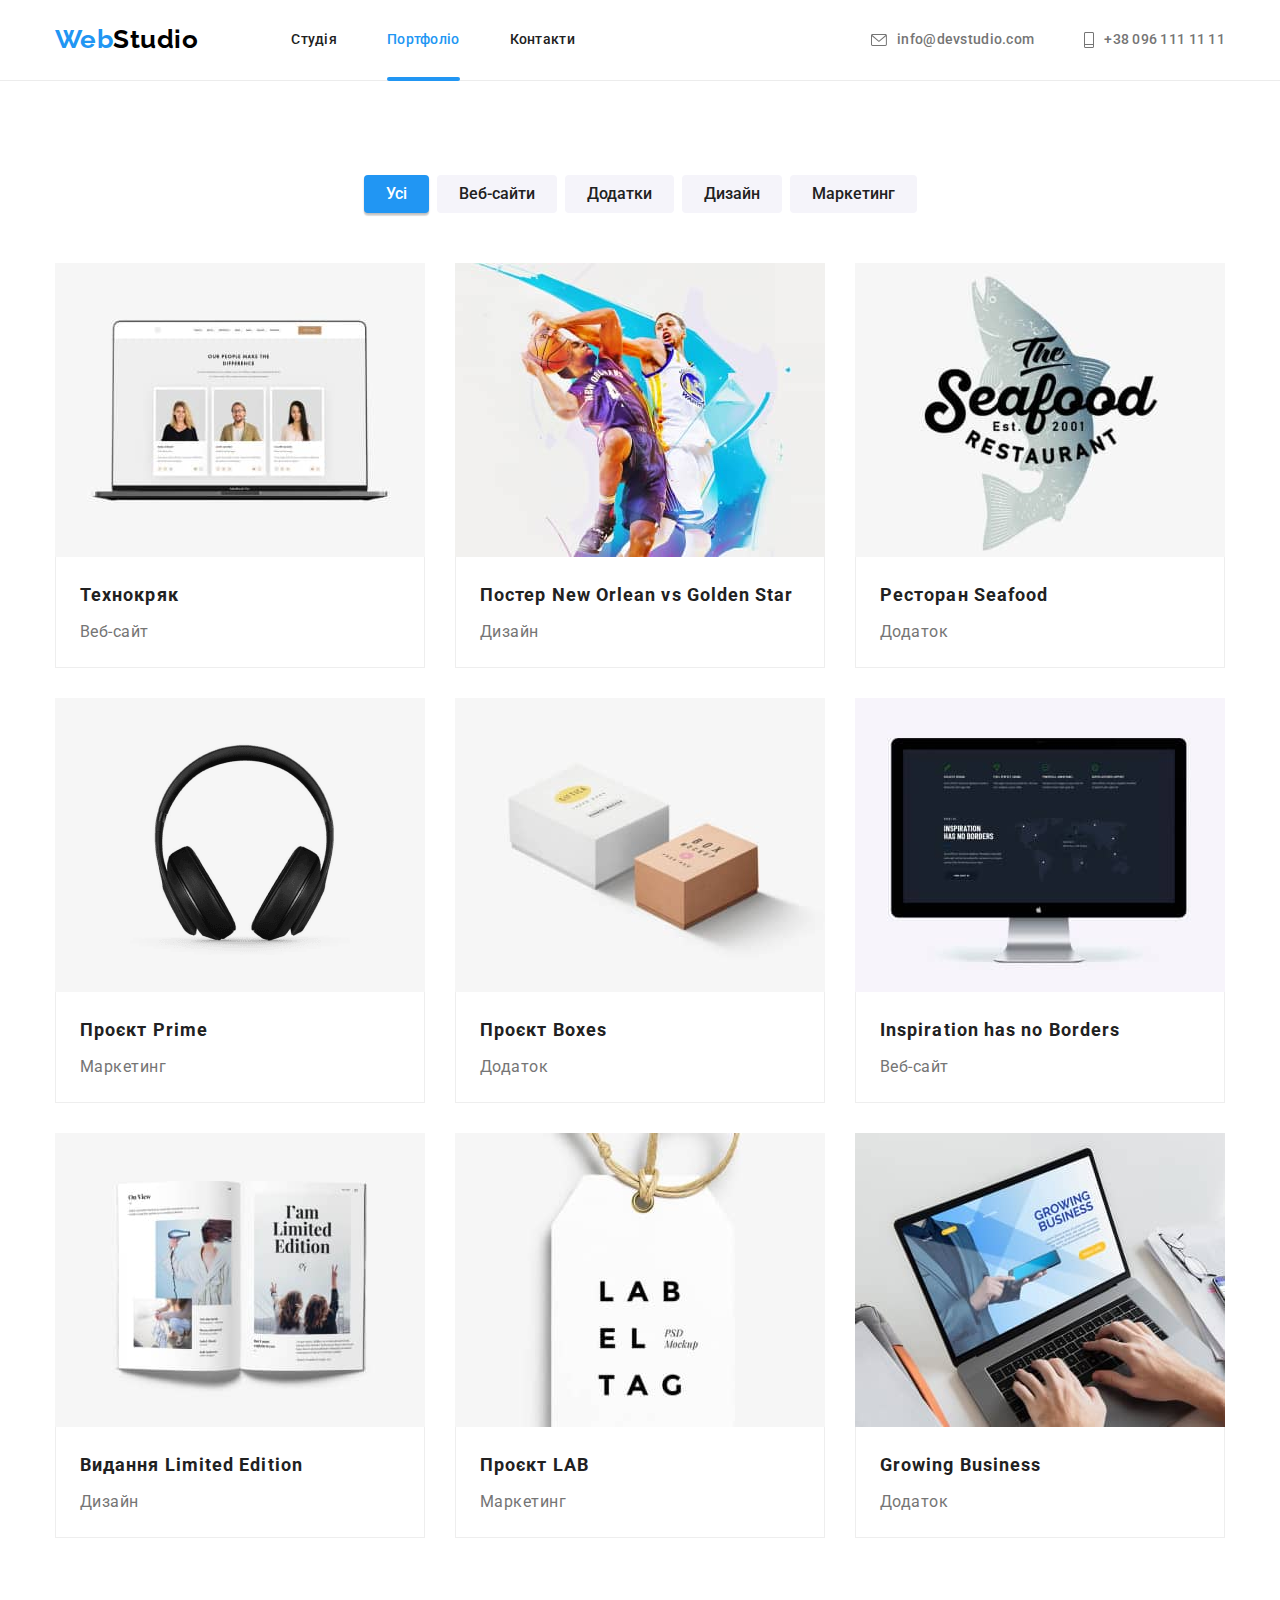
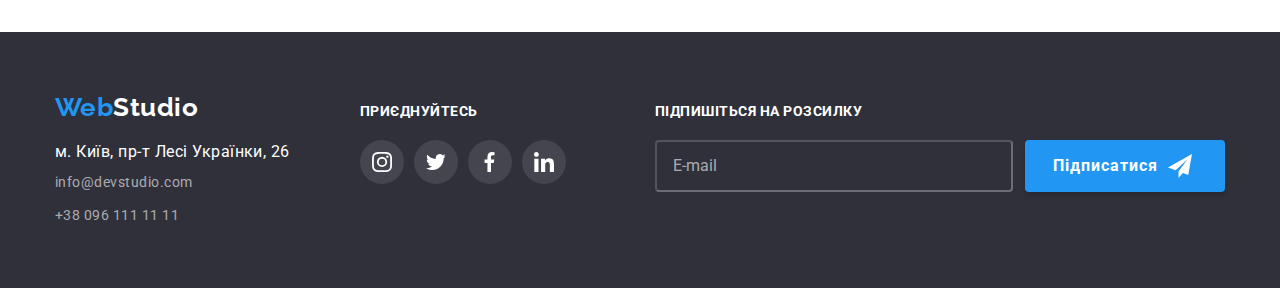
==== commit aacd0f03: "Refactoring of the "GRID" section according to the BEM methodology" ====
--- a/portfolio.html
+++ b/portfolio.html
@@ -59,181 +59,181 @@
     </header>
 
     <main>
-      <!-- - - - - - - PORTFOLIO - - - - - - -->
+      <!-- - - - - - - PORTFOLIO RADIO-BUTTON - - - - - - -->
 
       <section class="section">
         <div class="container">
           <h1 class="visually-hidden">Портфоліо</h1>
-          <ul class="button-list list">
-            <li class="item">
-              <button type="button" class="link active">Усі</button>
-            </li>
-            <li class="item">
-              <button type="button" class="link">Веб-сайти</button>
-            </li>
-            <li class="item">
-              <button type="button" class="link">Додатки</button>
-            </li>
-            <li class="item">
-              <button type="button" class="link">Дизайн</button>
-            </li>
-            <li class="item">
-              <button type="button" class="link">Маркетинг</button>
+          <ul class="button-list">
+            <li class="button-list__item">
+              <button type="button" class="button-list__link button-list__link--active">Усі</button>
+            </li>
+            <li class="button-list__item">
+              <button type="button" class="button-list__link">Веб-сайти</button>
+            </li>
+            <li class="button-list__item">
+              <button type="button" class="button-list__link">Додатки</button>
+            </li>
+            <li class="button-list__item">
+              <button type="button" class="button-list__link">Дизайн</button>
+            </li>
+            <li class="button-list__item">
+              <button type="button" class="button-list__link">Маркетинг</button>
             </li>
           </ul>
 
           <!-- - - - - - - GRID - - - - - - -->
 
           <ul class="portfolio-list">
-            <li class="item">
-              <a href="#" class="link">
-                <div class="portfolio-overley">
+            <li class="portfolio-list__item">
+              <a href="#" class="portfolio-list__link">
+                <div class="portfolio-list__overley">
                   <img src="./images/1-portf-techno.jpg" alt="Технокряк" width="370" />
-                  <p class="portfolio-text">
-                    Ресурс пропонує комплексні пропозиції з різним рівнем функціоналу та сервісів.
-                    Все це дозволить відвідувачу отримати вичерпні відомості про компанію чи
-                    приватну особу.
-                  </p>
-                </div>
-                <div class="item-border">
-                  <h2 class="list-title">Технокряк</h2>
-                  <p class="text">Веб-сайт</p>
-                </div>
-              </a>
-            </li>
-            <li class="item">
-              <a href="#" class="link">
-                <div class="portfolio-overley">
+                  <p class="portfolio-list__info">
+                    Ресурс пропонує комплексні пропозиції з різним рівнем функціоналу та сервісів.
+                    Все це дозволить відвідувачу отримати вичерпні відомості про компанію чи
+                    приватну особу.
+                  </p>
+                </div>
+                <div class="portfolio-list__border">
+                  <h2 class="portfolio-list__title">Технокряк</h2>
+                  <p class="portfolio-list__subtitle">Веб-сайт</p>
+                </div>
+              </a>
+            </li>
+            <li class="portfolio-list__item">
+              <a href="#" class="portfolio-list__link">
+                <div class="portfolio-list__overley">
                   <img
                     src="./images/2-portf-poster.jpg"
                     alt="Постер New Orlean vs Golden Star"
                     width="370"
                   />
-                  <p class="portfolio-text">
+                  <p class="portfolio-list__info">
                     Ресурс пропонує комплексні пропозиції з різним рівнем функціоналу та сервісів.
                     Все це дозволить відвідувач у отримати вичерпні відомості про компанію чи
                     приватну особу.
                   </p>
                 </div>
-                <div class="item-border">
-                  <h2 class="list-title">Постер New Orlean vs Golden Star</h2>
-                  <p class="text">Дизайн</p>
-                </div>
-              </a>
-            </li>
-            <li class="item">
-              <a href="#" class="link">
-                <div class="portfolio-overley">
+                <div class="portfolio-list__border">
+                  <h2 class="portfolio-list__title">Постер New Orlean vs Golden Star</h2>
+                  <p class="portfolio-list__subtitle">Дизайн</p>
+                </div>
+              </a>
+            </li>
+            <li class="portfolio-list__item">
+              <a href="#" class="portfolio-list__link">
+                <div class="portfolio-list__overley">
                   <img src="./images/3-portf-rest.jpg" alt="Ресторан Seafood" width="370" />
-                  <p class="portfolio-text">
-                    Ресурс пропонує комплексні пропозиції з різним рівнем функціоналу та сервісів.
-                    Все це дозволить відвідувачу отримати вичерпні відомості про компанію чи
-                    приватну особу.
-                  </p>
-                </div>
-                <div class="item-border">
-                  <h2 class="list-title">Ресторан Seafood</h2>
-                  <p class="text">Додаток</p>
-                </div>
-              </a>
-            </li>
-            <li class="item">
-              <a href="#" class="link">
-                <div class="portfolio-overley">
+                  <p class="portfolio-list__info">
+                    Ресурс пропонує комплексні пропозиції з різним рівнем функціоналу та сервісів.
+                    Все це дозволить відвідувачу отримати вичерпні відомості про компанію чи
+                    приватну особу.
+                  </p>
+                </div>
+                <div class="portfolio-list__border">
+                  <h2 class="portfolio-list__title">Ресторан Seafood</h2>
+                  <p class="portfolio-list__subtitle">Додаток</p>
+                </div>
+              </a>
+            </li>
+            <li class="portfolio-list__item">
+              <a href="#" class="portfolio-list__link">
+                <div class="portfolio-list__overley">
                   <img src="./images/4-portf-prime.png" alt="Проєкт Prime" width="370" />
-                  <p class="portfolio-text">
-                    Ресурс пропонує комплексні пропозиції з різним рівнем функціоналу та сервісів.
-                    Все це дозволить відвідувачу отримати вичерпні відомості про компанію чи
-                    приватну особу.
-                  </p>
-                </div>
-                <div class="item-border">
-                  <h2 class="list-title">Проєкт Prime</h2>
-                  <p class="text">Маркетинг</p>
-                </div>
-              </a>
-            </li>
-            <li class="item">
-              <a href="#" class="link">
-                <div class="portfolio-overley">
+                  <p class="portfolio-list__info">
+                    Ресурс пропонує комплексні пропозиції з різним рівнем функціоналу та сервісів.
+                    Все це дозволить відвідувачу отримати вичерпні відомості про компанію чи
+                    приватну особу.
+                  </p>
+                </div>
+                <div class="portfolio-list__border">
+                  <h2 class="portfolio-list__title">Проєкт Prime</h2>
+                  <p class="portfolio-list__subtitle">Маркетинг</p>
+                </div>
+              </a>
+            </li>
+            <li class="portfolio-list__item">
+              <a href="#" class="portfolio-list__link">
+                <div class="portfolio-list__overley">
                   <img src="./images/5-portf-boxes.jpg" alt="Проєкт Boxes" width="370" />
-                  <p class="portfolio-text">
-                    Ресурс пропонує комплексні пропозиції з різним рівнем функціоналу та сервісів.
-                    Все це дозволить відвідувачу отримати вичерпні відомості про компанію чи
-                    приватну особу.
-                  </p>
-                </div>
-                <div class="item-border">
-                  <h2 class="list-title">Проєкт Boxes</h2>
-                  <p class="text">Додаток</p>
-                </div>
-              </a>
-            </li>
-            <li class="item">
-              <a href="#" class="link">
-                <div class="portfolio-overley">
+                  <p class="portfolio-list__info">
+                    Ресурс пропонує комплексні пропозиції з різним рівнем функціоналу та сервісів.
+                    Все це дозволить відвідувачу отримати вичерпні відомості про компанію чи
+                    приватну особу.
+                  </p>
+                </div>
+                <div class="portfolio-list__border">
+                  <h2 class="portfolio-list__title">Проєкт Boxes</h2>
+                  <p class="portfolio-list__subtitle">Додаток</p>
+                </div>
+              </a>
+            </li>
+            <li class="portfolio-list__item">
+              <a href="#" class="portfolio-list__link">
+                <div class="portfolio-list__overley">
                   <img
                     src="./images/6-portf-borders.jpg"
                     alt="Inspiration has no Borders"
                     width="370"
                   />
-                  <p class="portfolio-text">
+                  <p class="portfolio-list__info">
                     Ресурс пропонує комплексні пропозиції з різним рівнем функціоналу та сервісів.
                     Все це дозволить відвідувач у отримати вичерпні відомості про компанію чи
                     приватну особу.
                   </p>
                 </div>
-                <div class="item-border">
-                  <h2 class="list-title">Inspiration has no Borders</h2>
-                  <p class="text">Веб-сайт</p>
-                </div>
-              </a>
-            </li>
-            <li class="item">
-              <a href="#" class="link">
-                <div class="portfolio-overley">
+                <div class="portfolio-list__border">
+                  <h2 class="portfolio-list__title">Inspiration has no Borders</h2>
+                  <p class="portfolio-list__subtitle">Веб-сайт</p>
+                </div>
+              </a>
+            </li>
+            <li class="portfolio-list__item">
+              <a href="#" class="portfolio-list__link">
+                <div class="portfolio-list__overley">
                   <img src="./images/7-portf-le.jpg" alt="Видання Limited Edition" width="370" />
-                  <p class="portfolio-text">
-                    Ресурс пропонує комплексні пропозиції з різним рівнем функціоналу та сервісів.
-                    Все це дозволить відвідувачу отримати вичерпні відомості про компанію чи
-                    приватну особу.
-                  </p>
-                </div>
-                <div class="item-border">
-                  <h2 class="list-title">Видання Limited Edition</h2>
-                  <p class="text">Дизайн</p>
-                </div>
-              </a>
-            </li>
-            <li class="item">
-              <a href="#" class="link">
-                <div class="portfolio-overley">
+                  <p class="portfolio-list__info">
+                    Ресурс пропонує комплексні пропозиції з різним рівнем функціоналу та сервісів.
+                    Все це дозволить відвідувачу отримати вичерпні відомості про компанію чи
+                    приватну особу.
+                  </p>
+                </div>
+                <div class="portfolio-list__border">
+                  <h2 class="portfolio-list__title">Видання Limited Edition</h2>
+                  <p class="portfolio-list__subtitle">Дизайн</p>
+                </div>
+              </a>
+            </li>
+            <li class="portfolio-list__item">
+              <a href="#" class="portfolio-list__link">
+                <div class="portfolio-list__overley">
                   <img src="./images/8-portf-lab.jpg" alt="Проєкт LAB" width="370" />
-                  <p class="portfolio-text">
-                    Ресурс пропонує комплексні пропозиції з різним рівнем функціоналу та сервісів.
-                    Все це дозволить відвідувачу отримати вичерпні відомості про компанію чи
-                    приватну особу.
-                  </p>
-                </div>
-                <div class="item-border">
-                  <h2 class="list-title">Проєкт LAB</h2>
-                  <p class="text">Маркетинг</p>
-                </div>
-              </a>
-            </li>
-            <li class="item">
-              <a href="#" class="link">
-                <div class="portfolio-overley">
+                  <p class="portfolio-list__info">
+                    Ресурс пропонує комплексні пропозиції з різним рівнем функціоналу та сервісів.
+                    Все це дозволить відвідувачу отримати вичерпні відомості про компанію чи
+                    приватну особу.
+                  </p>
+                </div>
+                <div class="portfolio-list__border">
+                  <h2 class="portfolio-list__title">Проєкт LAB</h2>
+                  <p class="portfolio-list__subtitle">Маркетинг</p>
+                </div>
+              </a>
+            </li>
+            <li class="portfolio-list__item">
+              <a href="#" class="portfolio-list__link">
+                <div class="portfolio-list__overley">
                   <img src="./images/9-portf-bussines.jpg" alt="Growing Business" width="370" />
-                  <p class="portfolio-text">
-                    Ресурс пропонує комплексні пропозиції з різним рівнем функціоналу та сервісів.
-                    Все це дозволить відвідувачу отримати вичерпні відомості про компанію чи
-                    приватну особу.
-                  </p>
-                </div>
-                <div class="item-border">
-                  <h2 class="list-title">Growing Business</h2>
-                  <p class="text">Додаток</p>
+                  <p class="portfolio-list__info">
+                    Ресурс пропонує комплексні пропозиції з різним рівнем функціоналу та сервісів.
+                    Все це дозволить відвідувачу отримати вичерпні відомості про компанію чи
+                    приватну особу.
+                  </p>
+                </div>
+                <div class="portfolio-list__border">
+                  <h2 class="portfolio-list__title">Growing Business</h2>
+                  <p class="portfolio-list__subtitle">Додаток</p>
                 </div>
               </a>
             </li>
--- a/css/styles.css
+++ b/css/styles.css
@@ -245,7 +245,7 @@
   background-size: cover;
 }
 
-.hero-title {
+.hero__title {
   width: 696px;
   margin-left: auto;
   margin-right: auto;
@@ -261,7 +261,7 @@
   color: var(--inverts-color);
 }
 
-.hero-button {
+.hero__btn {
   min-width: 216px;
   border-radius: 4px;
   padding: 10px 32px;
@@ -282,14 +282,19 @@
   box-shadow: 0px 4px 4px rgba(0, 0, 0, 0.15);
 }
 
-.hero-button:hover,
-.hero-button:focus {
+.hero__btn:hover,
+.hero__btn:focus {
   background-color: #188ce8;
 }
 
-/* OUR FEATURES */
-
-.icon-features {
+/* ----------------- OUR FEATURES ----------------- */
+
+.features-list {
+  display: flex;
+  flex-wrap: wrap;
+}
+
+.features-list__icon {
   display: flex;
   height: 120px;
   border-radius: 4px;
@@ -300,12 +305,12 @@
   background-color: var(--button-bgc);
 }
 
-.features-list .text {
+.features-list__text {
   font-size: 14px;
   line-height: 1.7;
 }
 
-.features-list .list-title {
+.features-list__title {
   margin-bottom: 10px;
 
   color: var(--title-text-color);
@@ -315,22 +320,17 @@
   text-transform: uppercase;
 }
 
-.features-list {
-  display: flex;
-  flex-wrap: wrap;
-}
-
-.features-list .item {
+.features-list__item {
   width: calc((100% - 90px) / 4);
 }
 
-.features-list .item:not(:last-child) {
+.features-list__item:not(:last-child) {
   margin-right: 30px;
 }
 
 /* - - - - - - - - WHAT ARE WE DOING - - - - - - - - */
 
-.project {
+.section--padding-null {
   padding-top: 0px;
 }
 
@@ -338,11 +338,15 @@
   display: flex;
 }
 
-.doing-list .item {
+.doing-list__item {
   position: relative;
 }
 
-.doing-list-title {
+.doing-list__item:not(:last-child) {
+  margin-right: 30px;
+}
+
+.doing-list__title {
   position: absolute;
   bottom: 0;
   left: 0;
@@ -361,22 +365,22 @@
   background-color: rgba(47, 48, 58, 0.8);
 }
 
-.doing-list .item:not(:last-child) {
-  margin-right: 30px;
-}
-
-/* OUR TEAM */
-
-.team {
+/* - - - - - - - - OUR TEAM - - - - - - - - */
+
+.section--bg-color {
   background-color: var(--button-bgc);
 }
 
-.person {
+.team-list {
+  display: flex;
+}
+
+.team-list__meta {
   padding-top: 30px;
   padding-bottom: 30px;
 }
 
-.team-title-list {
+.team-list__title {
   margin-bottom: 10px;
 
   color: var(--title-text-color);
@@ -386,34 +390,22 @@
   text-align: center;
 }
 
-.team-list .list-title {
-  color: var(--title-text-color);
-  font-weight: 700;
-  font-size: 14px;
-  line-height: 1.14;
-  text-transform: uppercase;
-}
-
-.team p {
+.team-list__metier {
   font-size: 16px;
   line-height: 1.19;
   text-align: center;
 }
 
-.team-list {
-  display: flex;
-}
-
-.team-list .item {
+.team-list__item {
   width: calc((100% - 90px) / 4);
 
-  background: #ffffff;
+  background: var(--inverts-color);
   box-shadow: 0px 1px 3px rgba(0, 0, 0, 0.12), 0px 1px 1px rgba(0, 0, 0, 0.14),
     0px 2px 1px rgba(0, 0, 0, 0.2);
   border-radius: 0px 0px 4px 4px;
 }
 
-.team-list .item:not(:last-child) {
+.team-list__item:not(:last-child) {
   margin-right: 30px;
 }
 
@@ -424,7 +416,7 @@
   margin-top: 16px;
 }
 
-.icon-social {
+.social__icon {
   display: flex;
   justify-content: center;
   align-items: center;
@@ -439,31 +431,31 @@
   fill: var(--icon-color);
 }
 
-.social .social-list:not(:last-child) {
+.social__list:not(:last-child) {
   margin-right: 10px;
 }
 
-.icon-social:hover,
-.icon-social:focus {
-  fill: #ffffff;
+.social__icon:hover,
+.social__icon:focus {
+  fill: var(--inverts-color);
   background-color: var(--main-color);
 }
 
 /* ------------ REGULAR CUSTOMERS ------------ */
 
-.customers {
-  display: flex;
-}
-
-.customers .item {
+.customers-list {
+  display: flex;
+}
+
+.customers-list__item {
   width: calc((100% - 150px) / 6);
 }
 
-.customers .item:not(:last-child) {
+.customers-list__item:not(:last-child) {
   margin-right: 30px;
 }
 
-.customers .item .link {
+.customers-list__link {
   display: flex;
   align-items: center;
   justify-content: center;
@@ -475,35 +467,32 @@
   transition: border-color 250ms cubic-bezier(0.4, 0, 0.2, 1);
 }
 
-.customers .link .icon {
+.customers-list__icon {
   fill: var(--icon-color);
 
   transition: fill 250ms cubic-bezier(0.4, 0, 0.2, 1);
 }
 
-.customers .link:hover .icon,
-.customers .link:focus .icon {
+.customers-list__link:hover .customers-list__icon,
+.customers-list__link:focus .customers-list__icon {
   fill: var(--main-color);
 }
 
-.customers .link:hover,
-.customers .link:focus {
+.customers-list__link:hover,
+.customers-list__link:focus {
   border-color: var(--main-color);
 }
 
-/* - - - - - - PORTFOLIO - - - - - - */
+/* - - - - - - PORTFOLIO RADIO-BUTTON - - - - - - */
 
 .button-list {
   display: flex;
   justify-content: center;
   margin-bottom: 50px;
-}
-
-.button-list .item:not(:last-child) {
-  margin-right: 8px;
-}
-
-.button-list .link {
+  gap: 8px;
+}
+
+.button-list__link {
   padding: 6px 22px;
   border-style: none;
   border-radius: 4px;
@@ -522,15 +511,15 @@
   text-align: center;
 }
 
-.button-list .link:hover,
-.button-list .link:focus {
+.button-list__link:hover,
+.button-list__link:focus {
   color: var(--inverts-color);
   background-color: var(--main-color);
   box-shadow: 0px 3px 1px rgba(0, 0, 0, 0.1), 0px 1px 2px rgba(0, 0, 0, 0.08),
     0px 2px 2px rgba(0, 0, 0, 0.12);
 }
 
-.button-list .active {
+.button-list__link--active {
   color: var(--inverts-color);
   background-color: var(--main-color);
   box-shadow: 0px 3px 1px rgba(0, 0, 0, 0.1), 0px 1px 2px rgba(0, 0, 0, 0.08),
@@ -542,18 +531,20 @@
 .portfolio-list {
   display: flex;
   flex-wrap: wrap;
-}
-
-.portfolio-list .item {
+  justify-content: center;
+  gap: 30px;
+}
+
+/* .portfolio-list .item {
   width: calc((100% - 60px) / 3);
-}
-
-.portfolio-overley {
+} */
+
+.portfolio-list__overley {
   position: relative;
   overflow: hidden;
 }
 
-.portfolio-text {
+.portfolio-list__info {
   position: absolute;
   top: 0;
   left: 0;
@@ -577,23 +568,30 @@
   background-color: rgba(33, 150, 243, 0.9);
 }
 
-.portfolio-list .link:hover .portfolio-text,
-.portfolio-list .link:focus .portfolio-text {
+.portfolio-list__subtitle {
+  color: var(--primary-text-color);
+  font-family: roboto;
+  font-size: 16px;
+  line-height: 1.88;
+}
+
+.portfolio-list__link:hover .portfolio-list__info,
+.portfolio-list__link:focus .portfolio-list__info {
   transform: translateY(0);
 }
 
-.portfolio-list .item .link {
+.portfolio-list__link {
   display: block;
   transition: box-shadow 250ms cubic-bezier(0.4, 0, 0.2, 1);
 }
 
-.portfolio-list .item .link:hover,
-.portfolio-list .item .link:focus {
+.portfolio-list__link:hover,
+.portfolio-list__link:focus {
   box-shadow: 0px 1px 1px rgb(0 0 0 / 12%), 0px 4px 4px rgb(0 0 0 / 6%),
     1px 4px 6px rgb(0 0 0 / 16%);
 }
 
-.item-border {
+.portfolio-list__border {
   padding-top: 20px;
   padding-right: 24px;
   padding-bottom: 20px;
@@ -603,19 +601,7 @@
   border-left: 1px solid var(--portfolio-border-color);
 }
 
-.portfolio-list .item:not(:nth-child(3n)) {
-  margin-right: 30px;
-}
-
-.portfolio-list .item:not(:nth-last-child(-n + 3)) {
-  margin-bottom: 30px;
-}
-
-.portfolio-list a {
-  text-decoration: none;
-}
-
-.portfolio-list .list-title {
+.portfolio-list__title {
   margin-bottom: 4px;
 
   color: var(--title-text-color);
@@ -623,13 +609,6 @@
   font-size: 18px;
   line-height: 2;
   letter-spacing: 0.06em;
-}
-
-.portfolio-list .text {
-  color: var(--primary-text-color);
-  font-family: roboto;
-  font-size: 16px;
-  line-height: 1.88;
 }
 
 /* --------------- FOOTER --------------- */
@@ -804,11 +783,11 @@
   pointer-events: none;
 }
 
-.backdrop.is-hidden .modal {
+.backdrop.is-hidden .modal-wrapper {
   transform: translate(-50%, -50%) scale(0.5);
 }
 
-.modal {
+.modal-wrapper {
   position: absolute;
   top: 50%;
   left: 50%;
@@ -825,7 +804,7 @@
     3px 0px 1px rgba(0, 0, 0, 0.12);
 }
 
-.backdrop .close {
+.btn-close {
   position: absolute;
   right: 8px;
   top: 8px;
@@ -845,8 +824,8 @@
   background-color: #ffffff;
 }
 
-.backdrop .close:hover,
-.backdrop .close:focus {
+.btn-close:hover,
+.btn-close:focus {
   fill: var(--main-color);
 }
 
@@ -854,7 +833,7 @@
   padding: 40px;
 }
 
-.modal-text {
+.modal-form-list__title {
   text-align: center;
   margin-bottom: 12px;
 
@@ -872,13 +851,13 @@
   margin-bottom: 10px;
 }
 
-.form-label {
+.form-field__label {
   font-size: 12px;
   line-height: 1.16;
   margin-bottom: 5px;
 }
 
-.form-input {
+.form-field__input {
   width: 448px;
   height: 40px;
   margin: 0;
@@ -892,22 +871,22 @@
   transition: border-color 250ms cubic-bezier(0.4, 0, 0.2, 1);
 }
 
-.form-input:hover + .icon,
-.form-input:focus + .icon {
-  fill: var(--main-color);
-}
-
-.form-input:hover,
-.form-input:focus {
-  border-color: var(--main-color);
-}
-
-.form-field .icon {
+.form-field__icon {
   position: absolute;
   top: 50%;
   left: 10px;
 
   transition: fill 250ms cubic-bezier(0.4, 0, 0.2, 1);
+}
+
+.form-field__input:hover,
+.form-field__input:focus {
+  border-color: var(--main-color);
+}
+
+.form-field__input:hover + .form-field__icon,
+.form-field__input:focus + .form-field__icon {
+  fill: var(--main-color);
 }
 
 .comment-input {
@@ -935,13 +914,13 @@
   border-color: var(--main-color);
 }
 
-.checkbox-field {
+.checkbox-wrapper {
   display: flex;
   justify-content: center;
   margin-bottom: 30px;
 }
 
-.checkbox-label {
+.checkbox {
   position: relative;
   display: flex;
   align-items: center;
@@ -953,7 +932,7 @@
   color: var(--primary-text-color);
 }
 
-.form-checkbox {
+.checkbox__form {
   display: flex;
   position: absolute;
   white-space: nowrap;
@@ -967,7 +946,7 @@
   margin: -1px;
 }
 
-.icon-no-check {
+.checkbox__icon-no-check {
   margin-right: 7px;
   width: 16px;
   height: 15px;
@@ -977,16 +956,16 @@
   background-color: #ffffff;
 }
 
-.form-checkbox:checked ~ .icon-no-check {
+.checkbox__form:checked ~ .checkbox__icon-no-check {
   opacity: 0;
 }
 
-.form-checkbox:hover ~ .icon-no-check,
-.form-checkbox:focus ~ .icon-no-check {
+.checkbox__form:hover ~ .checkbox__icon-no-check,
+.checkbox__form:focus ~ .checkbox__icon-no-check {
   fill: var(--main-color);
 }
 
-.icon-check {
+.checkbox__icon-check {
   position: absolute;
   margin-right: 7px;
   width: 16px;
@@ -1000,21 +979,22 @@
   transition: opacity 250ms cubic-bezier(0.4, 0, 0.2, 1);
 }
 
-.form-checkbox:checked ~ .icon-check {
+.checkbox__form:checked ~ .checkbox__icon-check {
   opacity: 1;
 }
 
-.checkbox-link {
+.checkbox__link {
   margin-left: 4px;
   outline: none;
+  text-decoration: underline;
 
   color: var(--main-color);
 
   transition: background-color 250ms cubic-bezier(0.4, 0, 0.2, 1);
 }
 
-.checkbox-link:hover,
-.checkbox-link:focus {
+.checkbox__link:hover,
+.checkbox__link:focus {
   text-decoration: none;
 }
 
@@ -1024,7 +1004,7 @@
   margin-right: auto;
   padding: 10px 52px;
   border-radius: 4px;
-  border: transparent;
+  border-style: none;
 
   outline: none;
 
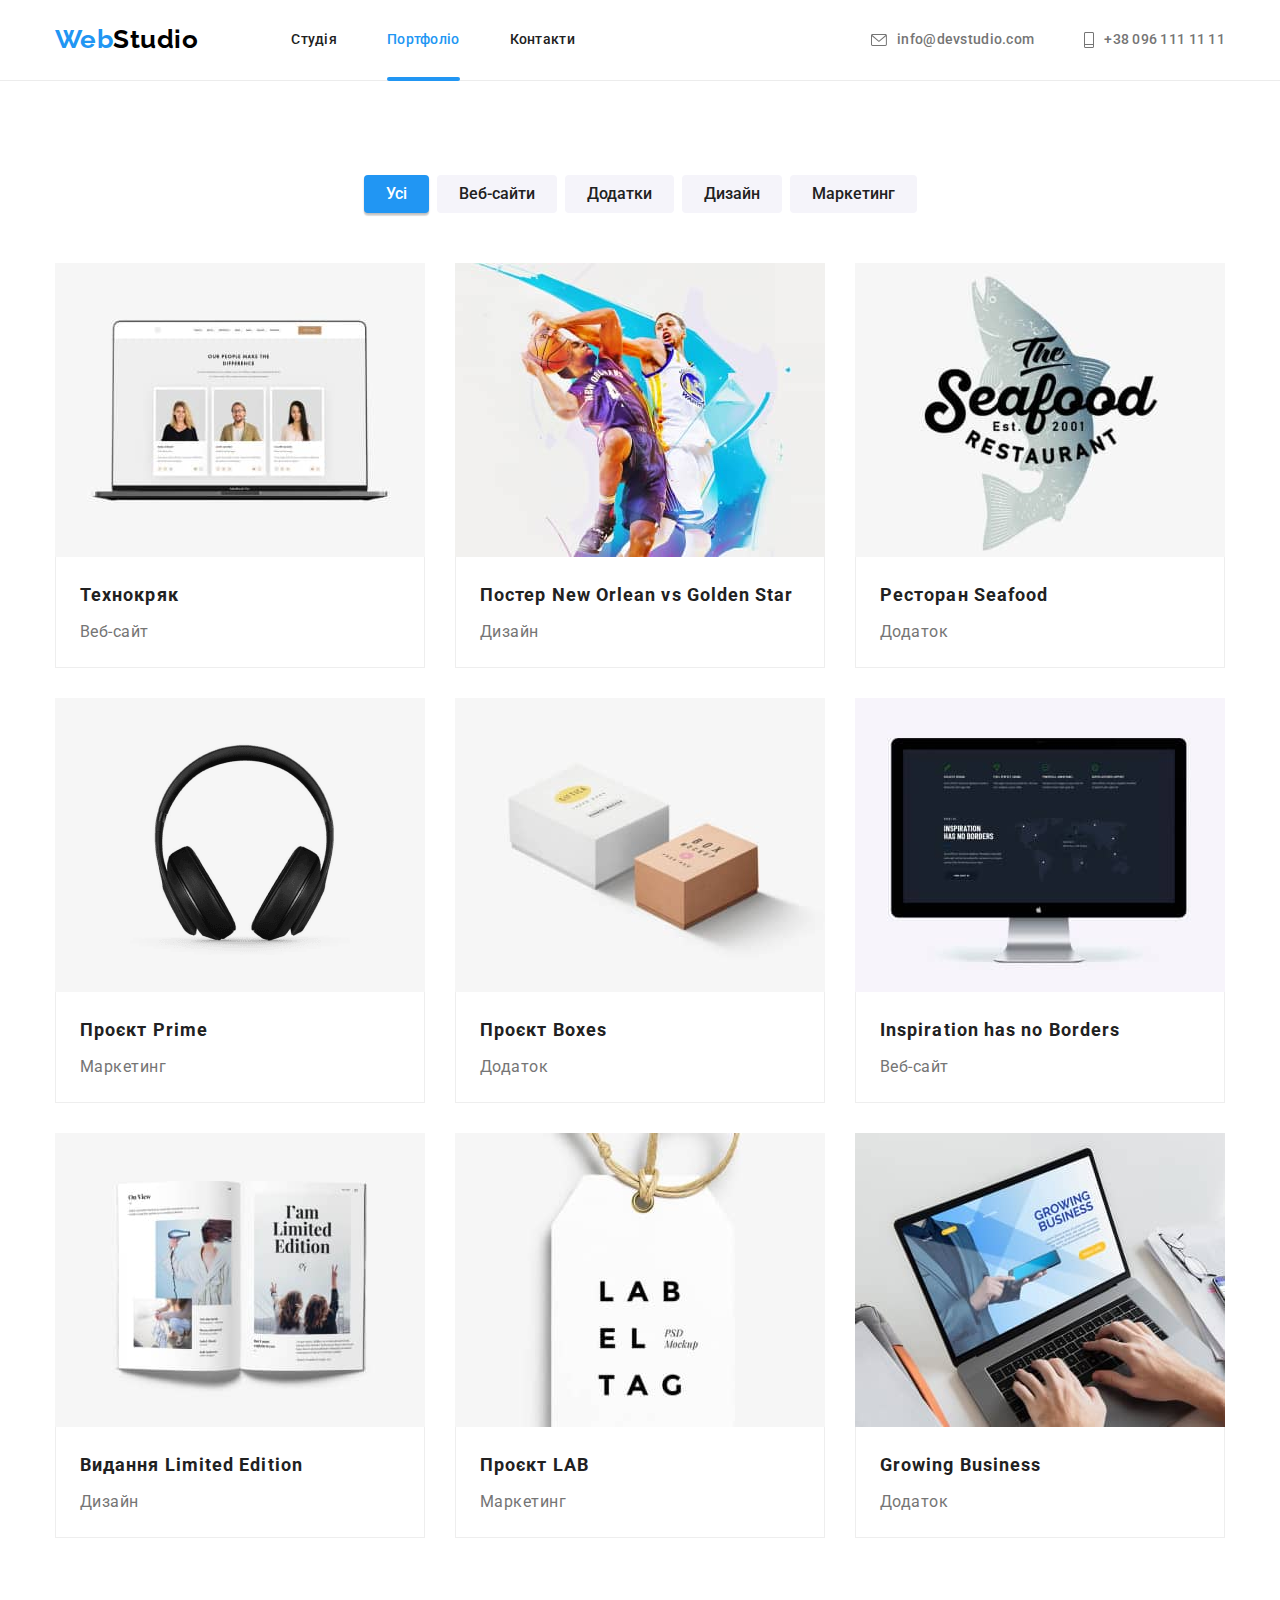
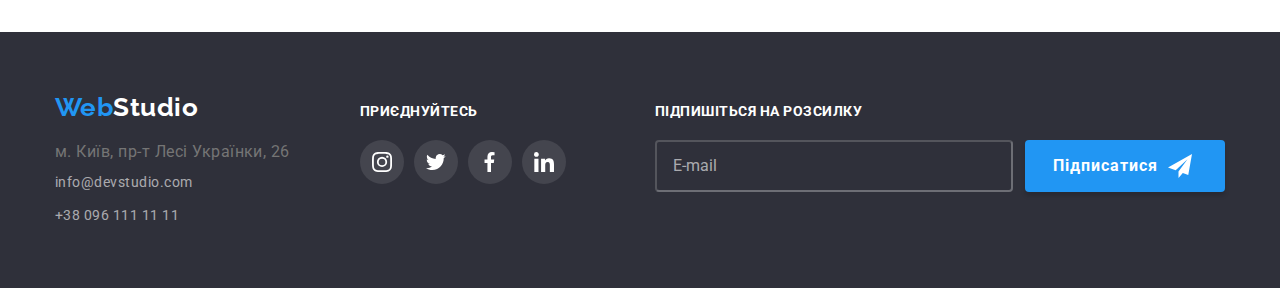
==== commit 553e3a07: "refactoring the CSS code of the cards grid using the SASS preprocessor" ====
--- a/portfolio.html
+++ b/portfolio.html
@@ -15,7 +15,7 @@
       rel="stylesheet"
       href="https://cdnjs.cloudflare.com/ajax/libs/modern-normalize/1.1.0/modern-normalize.min.css"
     />
-    <link rel="stylesheet" href="./css/styles.css" />
+    <link rel="stylesheet" href="./css/portfolio.min.css" />
   </head>
   <body>
     <!-- - - - - - -  SITE NAV - - - - - -  -->
@@ -23,7 +23,7 @@
     <header class="page-header">
       <div class="container container--centered">
         <nav class="site-nav">
-          <a href="./" class="logo"><span class="logo__unit">Web</span>Studio</a>
+          <a href="./" class="logo logo--light-theme"><span class="logo__unit">Web</span>Studio</a>
           <ul class="nav-list">
             <li class="nav-list__item">
               <a href="./index.html" class="nav-list__link">Студія</a>
--- a/css/portfolio.min.css
+++ b/css/portfolio.min.css
@@ -0,0 +1 @@
+h1,h2,h3,h4,p{margin-top:0;margin-bottom:0}a{text-decoration:none}ul{list-style:none;margin:0;padding:0}img{display:block;max-width:100%;height:auto}body{background-color:#fff;color:#757575;font-family:roboto,sans-serif;letter-spacing:.03em}.section{padding-top:94px;padding-bottom:94px}.section--padding-null{padding-top:0px}.section--bg-color{background-color:#f5f4fa}.container{width:1200px;margin-left:auto;margin-right:auto;padding-left:15px;padding-right:15px}.container--centered{display:-webkit-box;display:-ms-flexbox;display:flex;-webkit-box-align:center;-ms-flex-align:center;align-items:center}.container--baseline{display:-webkit-box;display:-ms-flexbox;display:flex;-webkit-box-align:baseline;-ms-flex-align:baseline;align-items:baseline}.title{margin-bottom:50px;color:#212121;font-weight:700;font-size:36px;line-height:1.16;text-align:center}.visually-hidden{position:absolute;white-space:nowrap;width:1px;height:1px;overflow:hidden;border:0;padding:0;clip:rect(0 0 0 0);-webkit-clip-path:inset(50%);clip-path:inset(50%);margin:-1px}.logo{display:inline-block;color:#000;text-decoration:none;font-family:raleway,sans-serif;font-weight:700;font-size:26px;line-height:1.2}.logo__unit{color:#2196f3}.page-header{border-bottom:1px solid #ececec}.site-nav{display:-webkit-box;display:-ms-flexbox;display:flex;-webkit-box-align:center;-ms-flex-align:center;align-items:center}.logo--light-theme{margin-right:93px}.nav-list{display:-webkit-box;display:-ms-flexbox;display:flex;-webkit-box-align:center;-ms-flex-align:center;align-items:center}.nav-list__item{position:relative}.nav-list__item:not(:last-child){margin-right:50px}.nav-list__link{display:-webkit-box;display:-ms-flexbox;display:flex;padding-top:32px;padding-bottom:32px;outline:none;-webkit-transition:color 250ms cubic-bezier(0.4, 0, 0.2, 1);transition:color 250ms cubic-bezier(0.4, 0, 0.2, 1);color:#212121;font-weight:500;font-size:14px;line-height:1.14;letter-spacing:.02em}.nav-list__link:hover,.nav-list__link:focus{color:#2196f3}.nav-list__link--current{color:#2196f3}.nav-list__link--current::after{position:absolute;left:0;bottom:-1px;content:"";width:100%;height:4px;background-color:#2196f3;border-radius:2px}.contact-nav{display:-webkit-box;display:-ms-flexbox;display:flex;margin-left:auto}.contact-nav__item:not(:last-child){margin-right:50px}.contact-nav__link{display:-webkit-box;display:-ms-flexbox;display:flex;-webkit-box-pack:center;-ms-flex-pack:center;justify-content:center;-webkit-box-align:center;-ms-flex-align:center;align-items:center;outline:none;padding-top:20px;padding-bottom:20px;-webkit-transition:color 250ms cubic-bezier(0.4, 0, 0.2, 1);transition:color 250ms cubic-bezier(0.4, 0, 0.2, 1);font-weight:500;font-size:14px;line-height:1.14;letter-spacing:.02em;color:#757575}.contact-nav__link:hover,.contact-nav__link:focus{color:#2196f3;fill:#2196f3}.contact-nav__icon{margin-right:10px;fill:currentColor}.button-list{display:-webkit-box;display:-ms-flexbox;display:flex;-webkit-box-pack:center;-ms-flex-pack:center;justify-content:center;margin-bottom:50px;gap:8px}.button-list__link{padding:6px 22px;border-style:none;border-radius:4px;cursor:pointer;-webkit-transition:color 250ms cubic-bezier(0.4, 0, 0.2, 1),background-color 250ms cubic-bezier(0.4, 0, 0.2, 1),-webkit-box-shadow 250ms cubic-bezier(0.4, 0, 0.2, 1);transition:color 250ms cubic-bezier(0.4, 0, 0.2, 1),background-color 250ms cubic-bezier(0.4, 0, 0.2, 1),-webkit-box-shadow 250ms cubic-bezier(0.4, 0, 0.2, 1);transition:color 250ms cubic-bezier(0.4, 0, 0.2, 1),background-color 250ms cubic-bezier(0.4, 0, 0.2, 1),box-shadow 250ms cubic-bezier(0.4, 0, 0.2, 1);transition:color 250ms cubic-bezier(0.4, 0, 0.2, 1),background-color 250ms cubic-bezier(0.4, 0, 0.2, 1),box-shadow 250ms cubic-bezier(0.4, 0, 0.2, 1),-webkit-box-shadow 250ms cubic-bezier(0.4, 0, 0.2, 1);color:#212121;background-color:#f5f4fa;font-family:roboto,sans-serif;font-weight:500;font-size:16px;line-height:1.62;text-align:center}.button-list__link:hover,.button-list__link:focus{color:#fff;background-color:#2196f3;-webkit-box-shadow:0px 3px 1px rgba(0,0,0,.1),0px 1px 2px rgba(0,0,0,.08),0px 2px 2px rgba(0,0,0,.12);box-shadow:0px 3px 1px rgba(0,0,0,.1),0px 1px 2px rgba(0,0,0,.08),0px 2px 2px rgba(0,0,0,.12)}.button-list__link--active{color:#fff;background-color:#2196f3;-webkit-box-shadow:0px 3px 1px rgba(0,0,0,.1),0px 1px 2px rgba(0,0,0,.08),0px 2px 2px rgba(0,0,0,.12);box-shadow:0px 3px 1px rgba(0,0,0,.1),0px 1px 2px rgba(0,0,0,.08),0px 2px 2px rgba(0,0,0,.12)}.portfolio-list{display:-webkit-box;display:-ms-flexbox;display:flex;-ms-flex-wrap:wrap;flex-wrap:wrap;-webkit-box-pack:center;-ms-flex-pack:center;justify-content:center;gap:30px}.portfolio-list__link{display:block;-webkit-transition:-webkit-box-shadow 250ms cubic-bezier(0.4, 0, 0.2, 1);transition:-webkit-box-shadow 250ms cubic-bezier(0.4, 0, 0.2, 1);transition:box-shadow 250ms cubic-bezier(0.4, 0, 0.2, 1);transition:box-shadow 250ms cubic-bezier(0.4, 0, 0.2, 1), -webkit-box-shadow 250ms cubic-bezier(0.4, 0, 0.2, 1)}.portfolio-list__link:hover,.portfolio-list__link:focus{-webkit-box-shadow:0px 1px 1px rgba(0,0,0,.12),0px 4px 4px rgba(0,0,0,.06),1px 4px 6px rgba(0,0,0,.16);box-shadow:0px 1px 1px rgba(0,0,0,.12),0px 4px 4px rgba(0,0,0,.06),1px 4px 6px rgba(0,0,0,.16)}.portfolio-list__overley{position:relative;overflow:hidden}.portfolio-list__info{position:absolute;top:0;left:0;display:-webkit-box;display:-ms-flexbox;display:flex;-webkit-box-align:center;-ms-flex-align:center;align-items:center;-webkit-box-pack:center;-ms-flex-pack:center;justify-content:center;-webkit-transform:translateY(100%);transform:translateY(100%);-webkit-transition:-webkit-transform 250ms cubic-bezier(0.4, 0, 0.2, 1);transition:-webkit-transform 250ms cubic-bezier(0.4, 0, 0.2, 1);transition:transform 250ms cubic-bezier(0.4, 0, 0.2, 1);transition:transform 250ms cubic-bezier(0.4, 0, 0.2, 1), -webkit-transform 250ms cubic-bezier(0.4, 0, 0.2, 1);width:100%;height:100%;padding-left:24px;padding-right:24px;font-family:roboto,sans-serif;font-size:18px;line-height:1.56;letter-spacing:3%;color:#fff;background-color:rgba(33,150,243,.9)}.portfolio-list__link:hover .portfolio-list__info,.portfolio-list__link:focus .portfolio-list__info{-webkit-transform:translateY(0);transform:translateY(0)}.portfolio-list__border{padding-top:20px;padding-right:24px;padding-bottom:20px;padding-left:24px;border-right:1px solid #eee;border-bottom:1px solid #eee;border-left:1px solid #eee}.portfolio-list__title{margin-bottom:4px;color:#212121;font-weight:700;font-size:18px;line-height:2;letter-spacing:.06em}.portfolio-list__subtitle{color:#757575;font-family:roboto;font-size:16px;line-height:1.88}.footer{display:-webkit-box;display:-ms-flexbox;display:flex;padding-top:60px;padding-bottom:60px;background-color:#2f303a}.address-wrapper{margin-right:70px}.logo--dark-theme{margin-bottom:20px;color:#fff}.address-list__item:not(:last-child){margin-bottom:9px}.address-list__map{color:var(--inverts-color);font-style:normal;-webkit-transition:color 250ms cubic-bezier(0.4, 0, 0.2, 1);transition:color 250ms cubic-bezier(0.4, 0, 0.2, 1)}.address-list__map:hover,.address-list__map:focus{color:#2196f3}.address-list__contact{outline:none;-webkit-transition:color 250ms cubic-bezier(0.4, 0, 0.2, 1);transition:color 250ms cubic-bezier(0.4, 0, 0.2, 1);font-family:roboto,sans-serif;font-style:normal;font-size:14px;line-height:1.71;color:rgba(255,255,255,.6)}.address-list__contact:hover,.address-list__contact:focus{color:#2196f3}.title-footer{font-size:14px;line-height:1.14;text-transform:uppercase;margin-bottom:20px;color:#fff}.social-footer-list{display:-webkit-box;display:-ms-flexbox;display:flex;-webkit-box-align:center;-ms-flex-align:center;align-items:center;-webkit-box-pack:center;-ms-flex-pack:center;justify-content:center;gap:10px}.social-footer-list__icon{display:-webkit-box;display:-ms-flexbox;display:flex;-webkit-box-pack:center;-ms-flex-pack:center;justify-content:center;-webkit-box-align:center;-ms-flex-align:center;align-items:center;outline:none;width:44px;height:44px;border-radius:50%;-webkit-transition:background-color 250ms cubic-bezier(0.4, 0, 0.2, 1);transition:background-color 250ms cubic-bezier(0.4, 0, 0.2, 1);background-color:rgba(255,255,255,.1);fill:#fff}.social-footer-list__icon:hover,.social-footer-list__icon:focus{fill:#fff;background-color:#2196f3}.mailing-wrapper{margin-left:auto}.mailing-inner{display:-webkit-box;display:-ms-flexbox;display:flex}.mailing-form__inpit{padding-top:15px;padding-bottom:15px;padding-left:16px;min-width:358px;border-radius:4px;outline:none;-webkit-transition:border-color 250ms cubic-bezier(0.4, 0, 0.2, 1);transition:border-color 250ms cubic-bezier(0.4, 0, 0.2, 1);border-color:rgba(255,255,255,.3);background-color:#2f303a;color:#fff}.mailing-form__inpit:hover,.mailing-form__inpit:focus{border-color:#2196f3}.mailing-form__inpit::-webkit-input-placeholder{color:rgba(255,255,255,.6)}.mailing-form__inpit::-moz-placeholder{color:rgba(255,255,255,.6)}.mailing-form__inpit:-ms-input-placeholder{color:rgba(255,255,255,.6)}.mailing-form__inpit::-ms-input-placeholder{color:rgba(255,255,255,.6)}.mailing-form__inpit::placeholder{color:rgba(255,255,255,.6)}.mailing-btn{display:-webkit-inline-box;display:-ms-inline-flexbox;display:inline-flex;-webkit-box-align:center;-ms-flex-align:center;align-items:center;outline:none;padding:10px 28px;border-radius:4px;border:rgba(0,0,0,0);margin-left:12px;min-width:200px;cursor:pointer;-webkit-transition:background-color 250ms cubic-bezier(0.4, 0, 0.2, 1);transition:background-color 250ms cubic-bezier(0.4, 0, 0.2, 1);font-weight:700;font-size:16px;line-height:1.88;letter-spacing:.06em;-webkit-box-shadow:0px 4px 4px rgba(0,0,0,.15);box-shadow:0px 4px 4px rgba(0,0,0,.15);color:#fff;background-color:#2196f3}.mailing-btn:hover,.mailing-btn:focus{background-color:#188ce8}.mailing-btn__icon{margin-left:10px}/*# sourceMappingURL=portfolio.min.css.map */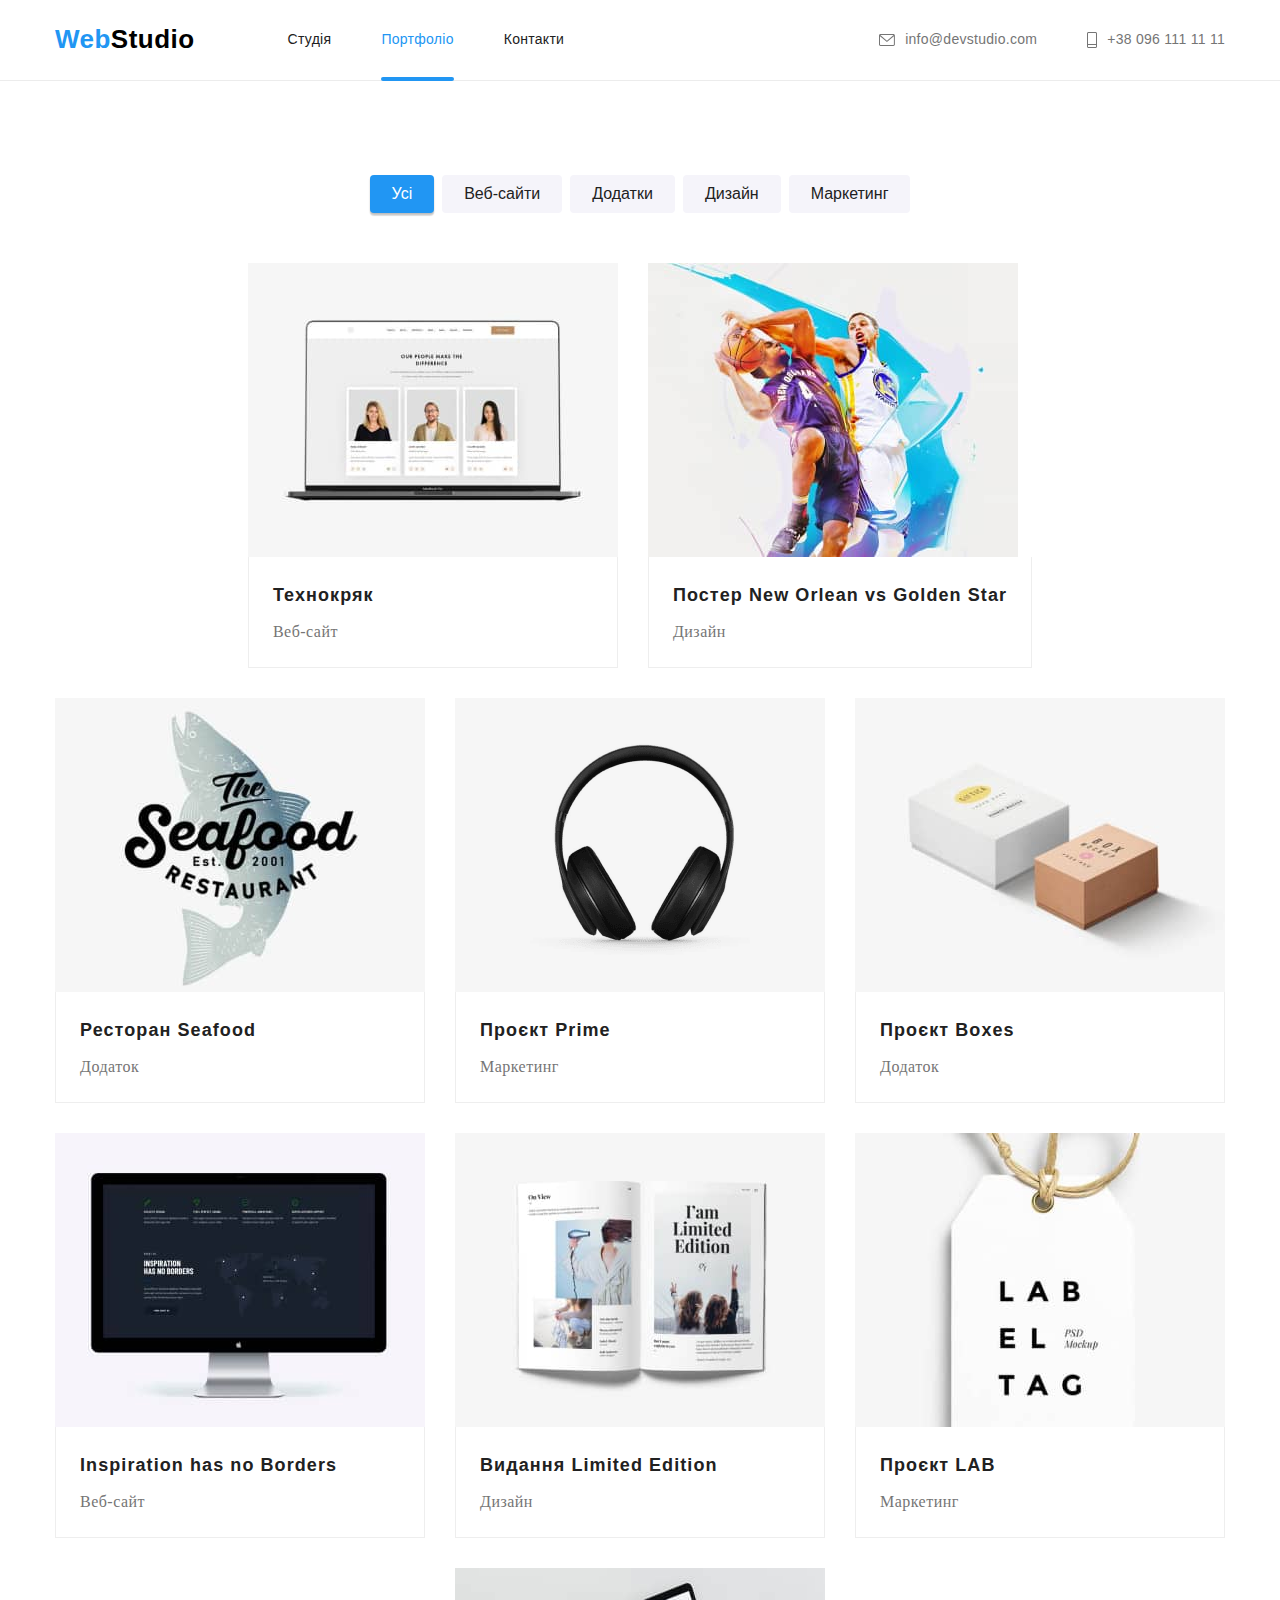
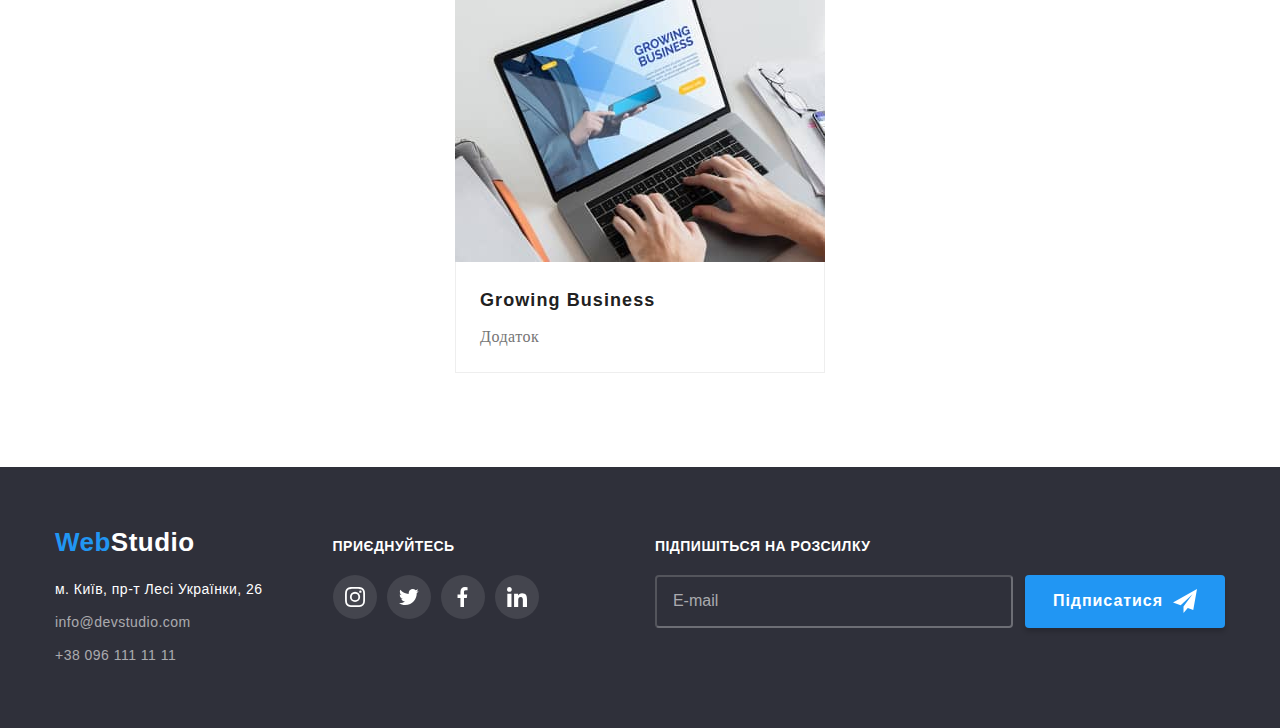
==== commit 432014af: "adds mixin and placeholder" ====
--- a/portfolio.html
+++ b/portfolio.html
@@ -5,17 +5,17 @@
     <meta http-equiv="X-UA-Compatible" content="IE=edge" />
     <meta name="viewport" content="width=device-width, initial-scale=1.0" />
     <title>Portfolio</title>
-    <link rel="preconnect" href="https://fonts.googleapis.com" />
+    <!-- <link rel="preconnect" href="https://fonts.googleapis.com" />
     <link rel="preconnect" href="https://fonts.gstatic.com" crossorigin />
     <link
       href="https://fonts.googleapis.com/css2?family=Raleway:wght@700&family=Roboto:wght@400;500;700;900&display=swap"
       rel="stylesheet"
-    />
+    /> -->
     <link
       rel="stylesheet"
       href="https://cdnjs.cloudflare.com/ajax/libs/modern-normalize/1.1.0/modern-normalize.min.css"
     />
-    <link rel="stylesheet" href="./css/portfolio.min.css" />
+    <link rel="stylesheet" href="./css/main.min.css" />
   </head>
   <body>
     <!-- - - - - - -  SITE NAV - - - - - -  -->
@@ -23,17 +23,23 @@
     <header class="page-header">
       <div class="container container--centered">
         <nav class="site-nav">
-          <a href="./" class="logo logo--light-theme"><span class="logo__unit">Web</span>Studio</a>
+          <a href="./" class="logo logo--light-theme"
+            ><span class="logo__unit">Web</span>Studio</a
+          >
           <ul class="nav-list">
             <li class="nav-list__item">
               <a href="./index.html" class="nav-list__link">Студія</a>
             </li>
             <li class="nav-list__item">
-              <a href="./portfolio.html" class="nav-list__link nav-list__link--current"
+              <a
+                href="./portfolio.html"
+                class="nav-list__link nav-list__link--current"
                 >Портфоліо</a
               >
             </li>
-            <li class="nav-list__item"><a href="#" class="nav-list__link">Контакти</a></li>
+            <li class="nav-list__item">
+              <a href="#" class="nav-list__link">Контакти</a>
+            </li>
           </ul>
         </nav>
 
@@ -66,7 +72,12 @@
           <h1 class="visually-hidden">Портфоліо</h1>
           <ul class="button-list">
             <li class="button-list__item">
-              <button type="button" class="button-list__link button-list__link--active">Усі</button>
+              <button
+                type="button"
+                class="button-list__link button-list__link--active"
+              >
+                Усі
+              </button>
             </li>
             <li class="button-list__item">
               <button type="button" class="button-list__link">Веб-сайти</button>
@@ -88,11 +99,15 @@
             <li class="portfolio-list__item">
               <a href="#" class="portfolio-list__link">
                 <div class="portfolio-list__overley">
-                  <img src="./images/1-portf-techno.jpg" alt="Технокряк" width="370" />
-                  <p class="portfolio-list__info">
-                    Ресурс пропонує комплексні пропозиції з різним рівнем функціоналу та сервісів.
-                    Все це дозволить відвідувачу отримати вичерпні відомості про компанію чи
-                    приватну особу.
+                  <img
+                    src="./images/1-portf-techno.jpg"
+                    alt="Технокряк"
+                    width="370"
+                  />
+                  <p class="portfolio-list__info">
+                    Ресурс пропонує комплексні пропозиції з різним рівнем
+                    функціоналу та сервісів. Все це дозволить відвідувачу
+                    отримати вичерпні відомості про компанію чи приватну особу.
                   </p>
                 </div>
                 <div class="portfolio-list__border">
@@ -110,13 +125,15 @@
                     width="370"
                   />
                   <p class="portfolio-list__info">
-                    Ресурс пропонує комплексні пропозиції з різним рівнем функціоналу та сервісів.
-                    Все це дозволить відвідувач у отримати вичерпні відомості про компанію чи
-                    приватну особу.
-                  </p>
-                </div>
-                <div class="portfolio-list__border">
-                  <h2 class="portfolio-list__title">Постер New Orlean vs Golden Star</h2>
+                    Ресурс пропонує комплексні пропозиції з різним рівнем
+                    функціоналу та сервісів. Все це дозволить відвідувач у
+                    отримати вичерпні відомості про компанію чи приватну особу.
+                  </p>
+                </div>
+                <div class="portfolio-list__border">
+                  <h2 class="portfolio-list__title">
+                    Постер New Orlean vs Golden Star
+                  </h2>
                   <p class="portfolio-list__subtitle">Дизайн</p>
                 </div>
               </a>
@@ -124,11 +141,15 @@
             <li class="portfolio-list__item">
               <a href="#" class="portfolio-list__link">
                 <div class="portfolio-list__overley">
-                  <img src="./images/3-portf-rest.jpg" alt="Ресторан Seafood" width="370" />
-                  <p class="portfolio-list__info">
-                    Ресурс пропонує комплексні пропозиції з різним рівнем функціоналу та сервісів.
-                    Все це дозволить відвідувачу отримати вичерпні відомості про компанію чи
-                    приватну особу.
+                  <img
+                    src="./images/3-portf-rest.jpg"
+                    alt="Ресторан Seafood"
+                    width="370"
+                  />
+                  <p class="portfolio-list__info">
+                    Ресурс пропонує комплексні пропозиції з різним рівнем
+                    функціоналу та сервісів. Все це дозволить відвідувачу
+                    отримати вичерпні відомості про компанію чи приватну особу.
                   </p>
                 </div>
                 <div class="portfolio-list__border">
@@ -140,11 +161,15 @@
             <li class="portfolio-list__item">
               <a href="#" class="portfolio-list__link">
                 <div class="portfolio-list__overley">
-                  <img src="./images/4-portf-prime.png" alt="Проєкт Prime" width="370" />
-                  <p class="portfolio-list__info">
-                    Ресурс пропонує комплексні пропозиції з різним рівнем функціоналу та сервісів.
-                    Все це дозволить відвідувачу отримати вичерпні відомості про компанію чи
-                    приватну особу.
+                  <img
+                    src="./images/4-portf-prime.png"
+                    alt="Проєкт Prime"
+                    width="370"
+                  />
+                  <p class="portfolio-list__info">
+                    Ресурс пропонує комплексні пропозиції з різним рівнем
+                    функціоналу та сервісів. Все це дозволить відвідувачу
+                    отримати вичерпні відомості про компанію чи приватну особу.
                   </p>
                 </div>
                 <div class="portfolio-list__border">
@@ -156,11 +181,15 @@
             <li class="portfolio-list__item">
               <a href="#" class="portfolio-list__link">
                 <div class="portfolio-list__overley">
-                  <img src="./images/5-portf-boxes.jpg" alt="Проєкт Boxes" width="370" />
-                  <p class="portfolio-list__info">
-                    Ресурс пропонує комплексні пропозиції з різним рівнем функціоналу та сервісів.
-                    Все це дозволить відвідувачу отримати вичерпні відомості про компанію чи
-                    приватну особу.
+                  <img
+                    src="./images/5-portf-boxes.jpg"
+                    alt="Проєкт Boxes"
+                    width="370"
+                  />
+                  <p class="portfolio-list__info">
+                    Ресурс пропонує комплексні пропозиції з різним рівнем
+                    функціоналу та сервісів. Все це дозволить відвідувачу
+                    отримати вичерпні відомості про компанію чи приватну особу.
                   </p>
                 </div>
                 <div class="portfolio-list__border">
@@ -178,13 +207,15 @@
                     width="370"
                   />
                   <p class="portfolio-list__info">
-                    Ресурс пропонує комплексні пропозиції з різним рівнем функціоналу та сервісів.
-                    Все це дозволить відвідувач у отримати вичерпні відомості про компанію чи
-                    приватну особу.
-                  </p>
-                </div>
-                <div class="portfolio-list__border">
-                  <h2 class="portfolio-list__title">Inspiration has no Borders</h2>
+                    Ресурс пропонує комплексні пропозиції з різним рівнем
+                    функціоналу та сервісів. Все це дозволить відвідувач у
+                    отримати вичерпні відомості про компанію чи приватну особу.
+                  </p>
+                </div>
+                <div class="portfolio-list__border">
+                  <h2 class="portfolio-list__title">
+                    Inspiration has no Borders
+                  </h2>
                   <p class="portfolio-list__subtitle">Веб-сайт</p>
                 </div>
               </a>
@@ -192,11 +223,15 @@
             <li class="portfolio-list__item">
               <a href="#" class="portfolio-list__link">
                 <div class="portfolio-list__overley">
-                  <img src="./images/7-portf-le.jpg" alt="Видання Limited Edition" width="370" />
-                  <p class="portfolio-list__info">
-                    Ресурс пропонує комплексні пропозиції з різним рівнем функціоналу та сервісів.
-                    Все це дозволить відвідувачу отримати вичерпні відомості про компанію чи
-                    приватну особу.
+                  <img
+                    src="./images/7-portf-le.jpg"
+                    alt="Видання Limited Edition"
+                    width="370"
+                  />
+                  <p class="portfolio-list__info">
+                    Ресурс пропонує комплексні пропозиції з різним рівнем
+                    функціоналу та сервісів. Все це дозволить відвідувачу
+                    отримати вичерпні відомості про компанію чи приватну особу.
                   </p>
                 </div>
                 <div class="portfolio-list__border">
@@ -208,11 +243,15 @@
             <li class="portfolio-list__item">
               <a href="#" class="portfolio-list__link">
                 <div class="portfolio-list__overley">
-                  <img src="./images/8-portf-lab.jpg" alt="Проєкт LAB" width="370" />
-                  <p class="portfolio-list__info">
-                    Ресурс пропонує комплексні пропозиції з різним рівнем функціоналу та сервісів.
-                    Все це дозволить відвідувачу отримати вичерпні відомості про компанію чи
-                    приватну особу.
+                  <img
+                    src="./images/8-portf-lab.jpg"
+                    alt="Проєкт LAB"
+                    width="370"
+                  />
+                  <p class="portfolio-list__info">
+                    Ресурс пропонує комплексні пропозиції з різним рівнем
+                    функціоналу та сервісів. Все це дозволить відвідувачу
+                    отримати вичерпні відомості про компанію чи приватну особу.
                   </p>
                 </div>
                 <div class="portfolio-list__border">
@@ -224,11 +263,15 @@
             <li class="portfolio-list__item">
               <a href="#" class="portfolio-list__link">
                 <div class="portfolio-list__overley">
-                  <img src="./images/9-portf-bussines.jpg" alt="Growing Business" width="370" />
-                  <p class="portfolio-list__info">
-                    Ресурс пропонує комплексні пропозиції з різним рівнем функціоналу та сервісів.
-                    Все це дозволить відвідувачу отримати вичерпні відомості про компанію чи
-                    приватну особу.
+                  <img
+                    src="./images/9-portf-bussines.jpg"
+                    alt="Growing Business"
+                    width="370"
+                  />
+                  <p class="portfolio-list__info">
+                    Ресурс пропонує комплексні пропозиції з різним рівнем
+                    функціоналу та сервісів. Все це дозволить відвідувачу
+                    отримати вичерпні відомості про компанію чи приватну особу.
                   </p>
                 </div>
                 <div class="portfolio-list__border">
@@ -247,7 +290,9 @@
     <footer class="footer">
       <div class="container container--baseline">
         <div class="address-wrapper">
-          <a href="./" class="logo logo--dark-theme"><span class="logo__unit">Web</span>Studio</a>
+          <a href="./" class="logo logo--dark-theme"
+            ><span class="logo__unit">Web</span>Studio</a
+          >
           <address class="address">
             <ul class="address-list">
               <li class="address-list__item">
@@ -260,12 +305,16 @@
                 >
               </li>
               <li class="address-list__item">
-                <a href="mailto:info@devstudio.com" class="address-list__contact"
+                <a
+                  href="mailto:info@devstudio.com"
+                  class="address-list__contact"
                   >info@devstudio.com</a
                 >
               </li>
               <li class="address-list__item">
-                <a href="tel:+380961111111" class="address-list__contact">+38 096 111 11 11</a>
+                <a href="tel:+380961111111" class="address-list__contact"
+                  >+38 096 111 11 11</a
+                >
               </li>
             </ul>
           </address>
@@ -310,7 +359,12 @@
           <form name="mailing" class="mailing-form">
             <div class="mailing-inner">
               <label>
-                <input class="mailing-form__inpit" type="email" name="email" placeholder="E-mail" />
+                <input
+                  class="mailing-form__inpit"
+                  type="email"
+                  name="email"
+                  placeholder="E-mail"
+                />
               </label>
               <button type="submit" class="mailing-btn">
                 Підписатися
--- a/css/main.min.css
+++ b/css/main.min.css
@@ -0,0 +1 @@
+.backdrop.is-hidden{opacity:0;pointer-events:none}.visually-hidden{position:absolute;white-space:nowrap;width:1px;height:1px;overflow:hidden;border:0;padding:0;clip:rect(0 0 0 0);-webkit-clip-path:inset(50%);clip-path:inset(50%);margin:-1px}.section{padding-top:94px;padding-bottom:94px}@font-face{font-family:"Roboto";font-style:normal;font-weight:400;src:url("../fonts/roboto/roboto-v30-latin_cyrillic-regular.eot");src:local(""),url("../fonts/roboto/roboto-v30-latin_cyrillic-regular.eot?#iefix") format("embedded-opentype"),url("../fonts/roboto/roboto-v30-latin_cyrillic-regular.woff2") format("woff2"),url("../fonts/roboto/roboto-v30-latin_cyrillic-regular.woff") format("woff"),url("../fonts/roboto/roboto-v30-latin_cyrillic-regular.ttf") format("truetype"),url("../fonts/roboto/roboto-v30-latin_cyrillic-regular.svg#Roboto") format("svg")}@font-face{font-family:"Roboto";font-style:normal;font-weight:500;src:url("../fonts/roboto/roboto-v30-latin_cyrillic-500.eot");src:local(""),url("../fonts/roboto/roboto-v30-latin_cyrillic-500.eot?#iefix") format("embedded-opentype"),url("../fonts/roboto/roboto-v30-latin_cyrillic-500.woff2") format("woff2"),url("../fonts/roboto/roboto-v30-latin_cyrillic-500.woff") format("woff"),url("../fonts/roboto/roboto-v30-latin_cyrillic-500.ttf") format("truetype"),url("../fonts/roboto/roboto-v30-latin_cyrillic-500.svg#Roboto") format("svg")}@font-face{font-family:"Roboto";font-style:normal;font-weight:700;src:url("../fonts/roboto/roboto-v30-latin_cyrillic-700.eot");src:local(""),url("../fonts/roboto/roboto-v30-latin_cyrillic-700.eot?#iefix") format("embedded-opentype"),url("../fonts/roboto/roboto-v30-latin_cyrillic-700.woff2") format("woff2"),url("../fonts/roboto/roboto-v30-latin_cyrillic-700.woff") format("woff"),url("../fonts/roboto/roboto-v30-latin_cyrillic-700.ttf") format("truetype"),url("../fonts/roboto/roboto-v30-latin_cyrillic-700.svg#Roboto") format("svg")}@font-face{font-family:"Roboto";font-style:normal;font-weight:900;src:url("../fonts/roboto/roboto-v30-latin_cyrillic-900.eot");src:local(""),url("../fonts/roboto/roboto-v30-latin_cyrillic-900.eot?#iefix") format("embedded-opentype"),url("../fonts/roboto/roboto-v30-latin_cyrillic-900.woff2") format("woff2"),url("../fonts/roboto/roboto-v30-latin_cyrillic-900.woff") format("woff"),url("../fonts/roboto/roboto-v30-latin_cyrillic-900.ttf") format("truetype"),url("../fonts/roboto/roboto-v30-latin_cyrillic-900.svg#Roboto") format("svg")}@font-face{font-family:"Raleway";font-style:normal;font-weight:400;src:url("../fonts/raleway/raleway-v28-latin_cyrillic-regular.eot");src:local(""),url("../fonts/raleway/raleway-v28-latin_cyrillic-regular.eot?#iefix") format("embedded-opentype"),url("../fonts/raleway/raleway-v28-latin_cyrillic-regular.woff2") format("woff2"),url("../fonts/raleway/raleway-v28-latin_cyrillic-regular.woff") format("woff"),url("../fonts/raleway/raleway-v28-latin_cyrillic-regular.ttf") format("truetype"),url("../fonts/raleway/raleway-v28-latin_cyrillic-regular.svg#Raleway") format("svg")}@font-face{font-family:"Raleway";font-style:normal;font-weight:700;src:url("../fonts/raleway/raleway-v28-latin_cyrillic-700.eot");src:local(""),url("../fonts/raleway/raleway-v28-latin_cyrillic-700.eot?#iefix") format("embedded-opentype"),url("../fonts/raleway/raleway-v28-latin_cyrillic-700.woff2") format("woff2"),url("../fonts/raleway/raleway-v28-latin_cyrillic-700.woff") format("woff"),url("../fonts/raleway/raleway-v28-latin_cyrillic-700.ttf") format("truetype"),url("../fonts/raleway/raleway-v28-latin_cyrillic-700.svg#Raleway") format("svg")}h1,h2,h3,h4,p{margin-top:0;margin-bottom:0}a{text-decoration:none}ul{list-style:none;margin:0;padding:0}img{display:block;max-width:100%;height:auto}body{background-color:#fff;color:#757575;font-family:roboto,sans-serif;letter-spacing:.03em}.container{width:1200px;margin-left:auto;margin-right:auto;padding-left:15px;padding-right:15px}.container--centered{display:-webkit-box;display:-ms-flexbox;display:flex;-webkit-box-align:center;-ms-flex-align:center;align-items:center}.container--baseline{display:-webkit-box;display:-ms-flexbox;display:flex;-webkit-box-align:baseline;-ms-flex-align:baseline;align-items:baseline}.section--padding-null{padding-top:0px}.section--bg-color{background-color:#f5f4fa}.address-list{font-style:normal;font-size:14px;line-height:1.71}.address-list__item:not(:last-child){margin-bottom:9px}.address-list__map{color:#fff;font-style:normal;-webkit-transition:color 250ms cubic-bezier(0.4, 0, 0.2, 1);transition:color 250ms cubic-bezier(0.4, 0, 0.2, 1)}.address-list__map:hover,.address-list__map:focus{color:#2196f3}.address-list__contact{outline:none;-webkit-transition:color 250ms cubic-bezier(0.4, 0, 0.2, 1);transition:color 250ms cubic-bezier(0.4, 0, 0.2, 1);font-family:roboto,sans-serif;font-style:normal;font-size:14px;line-height:1.71;color:rgba(255,255,255,.6)}.address-list__contact:hover,.address-list__contact:focus{color:#2196f3}.contact-nav{display:-webkit-box;display:-ms-flexbox;display:flex;margin-left:auto}.contact-nav__item:not(:last-child){margin-right:50px}.contact-nav__link{display:-webkit-box;display:-ms-flexbox;display:flex;-webkit-box-pack:center;-ms-flex-pack:center;justify-content:center;-webkit-box-align:center;-ms-flex-align:center;align-items:center;outline:none;padding-top:20px;padding-bottom:20px;-webkit-transition:color 250ms cubic-bezier(0.4, 0, 0.2, 1);transition:color 250ms cubic-bezier(0.4, 0, 0.2, 1);font-weight:500;font-size:14px;line-height:1.14;letter-spacing:.02em;color:#757575}.contact-nav__link:hover,.contact-nav__link:focus{color:#2196f3;fill:#2196f3}.contact-nav__icon{margin-right:10px;fill:currentColor}.logo{display:inline-block;color:#000;text-decoration:none;font-family:raleway,sans-serif;font-weight:700;font-size:26px;line-height:1.2}.logo__unit{color:#2196f3}.backdrop{position:fixed;top:0;left:0;width:100%;height:100%;background-color:rgba(0,0,0,.2);opacity:1;-webkit-transition:opacity 250ms cubic-bezier(0.4, 0, 0.2, 1);transition:opacity 250ms cubic-bezier(0.4, 0, 0.2, 1)}.modal-wrapper{position:absolute;top:50%;left:50%;-webkit-transform:translate(-50%, -50%) scale(1);transform:translate(-50%, -50%) scale(1);-webkit-transition:-webkit-transform 250ms cubic-bezier(0.4, 0, 0.2, 1);transition:-webkit-transform 250ms cubic-bezier(0.4, 0, 0.2, 1);transition:transform 250ms cubic-bezier(0.4, 0, 0.2, 1);transition:transform 250ms cubic-bezier(0.4, 0, 0.2, 1), -webkit-transform 250ms cubic-bezier(0.4, 0, 0.2, 1);min-width:528px;min-height:581px;border-radius:4px;background-color:#fff;-webkit-box-shadow:1px 0px 2px rgba(0,0,0,.2),1px 0px 1px rgba(0,0,0,.14),3px 0px 1px rgba(0,0,0,.12);box-shadow:1px 0px 2px rgba(0,0,0,.2),1px 0px 1px rgba(0,0,0,.14),3px 0px 1px rgba(0,0,0,.12)}.backdrop.is-hidden .modal-wrapper{-webkit-transform:translate(-50%, -50%) scale(0.5);transform:translate(-50%, -50%) scale(0.5)}.btn-close{position:absolute;right:8px;top:8px;display:-webkit-box;display:-ms-flexbox;display:flex;-webkit-box-pack:center;-ms-flex-pack:center;justify-content:center;-webkit-box-align:center;-ms-flex-align:center;align-items:center;width:30px;height:30px;cursor:pointer;outline:none;border-radius:50%;border-width:1px;border-color:rgba(0,0,0,.1);background-color:#fff}.btn-close:hover,.btn-close:focus{fill:#2196f3}.modal-form-list{padding:40px}.modal-form-list__title{text-align:center;margin-bottom:12px;font-weight:700;font-size:20px;line-height:1.15;color:#212121}.form-field{position:relative;display:-webkit-box;display:-ms-flexbox;display:flex;-webkit-box-orient:vertical;-webkit-box-direction:normal;-ms-flex-direction:column;flex-direction:column;margin-bottom:10px}.form-field__label{font-size:12px;line-height:1.16;margin-bottom:5px}.form-field__input{width:448px;height:40px;margin:0;padding:0;padding-left:42px;border:1px solid rgba(33,33,33,.2);border-radius:4px;-webkit-box-sizing:border-box;box-sizing:border-box;outline:none;-webkit-transition:border-color 250ms cubic-bezier(0.4, 0, 0.2, 1);transition:border-color 250ms cubic-bezier(0.4, 0, 0.2, 1)}.form-field__input:hover,.form-field__input:focus{border-color:#2196f3}.form-field__icon{position:absolute;top:50%;left:10px;-webkit-transition:fill 250ms cubic-bezier(0.4, 0, 0.2, 1);transition:fill 250ms cubic-bezier(0.4, 0, 0.2, 1)}.form-field__input:hover+.form-field__icon,.form-field__input:focus+.form-field__icon{fill:#2196f3}.comment-input{width:448px;height:120px;padding:12px 16px;margin-bottom:20px;border:1px solid rgba(33,33,33,.2);border-radius:4px;-webkit-box-sizing:border-box;box-sizing:border-box;resize:none;outline:none;-webkit-transition:border-color 250ms cubic-bezier(0.4, 0, 0.2, 1);transition:border-color 250ms cubic-bezier(0.4, 0, 0.2, 1)}.comment-input:hover,.comment-input:focus{border-color:#2196f3}.comment-input::-webkit-input-placeholder{font-size:12px;line-height:1.17;color:rgba(117,117,117,.5)}.comment-input::-moz-placeholder{font-size:12px;line-height:1.17;color:rgba(117,117,117,.5)}.comment-input:-ms-input-placeholder{font-size:12px;line-height:1.17;color:rgba(117,117,117,.5)}.comment-input::-ms-input-placeholder{font-size:12px;line-height:1.17;color:rgba(117,117,117,.5)}.comment-input::placeholder{font-size:12px;line-height:1.17;color:rgba(117,117,117,.5)}.checkbox-wrapper{display:-webkit-box;display:-ms-flexbox;display:flex;-webkit-box-pack:center;-ms-flex-pack:center;justify-content:center;margin-bottom:30px}.checkbox{position:relative;display:-webkit-box;display:-ms-flexbox;display:flex;-webkit-box-align:center;-ms-flex-align:center;align-items:center;font-size:14px;line-height:1.7;letter-spacing:.03em;color:#757575}.checkbox__form{display:-webkit-box;display:-ms-flexbox;display:flex;position:absolute;white-space:nowrap;width:1px;height:1px;overflow:hidden;border:0;padding:0;clip:rect(0 0 0 0);-webkit-clip-path:inset(50%);clip-path:inset(50%);margin:-1px}.checkbox__icon-no-check{margin-right:7px;width:16px;height:15px;border-radius:2px;opacity:1;background-color:#fff}.checkbox__form:checked~.checkbox__icon-no-check{opacity:0}.checkbox__form:hover~.checkbox__icon-no-check,.checkbox__form:focus~.checkbox__icon-no-check{fill:#2196f3}.checkbox__icon-check{position:absolute;margin-right:7px;width:16px;height:15px;border-radius:2px;background-color:#2196f3;opacity:0;-webkit-transition:opacity 250ms cubic-bezier(0.4, 0, 0.2, 1);transition:opacity 250ms cubic-bezier(0.4, 0, 0.2, 1)}.checkbox__form:checked~.checkbox__icon-check{opacity:1}.checkbox__link{margin-left:4px;outline:none;text-decoration:underline;color:#2196f3;-webkit-transition:background-color 250ms cubic-bezier(0.4, 0, 0.2, 1);transition:background-color 250ms cubic-bezier(0.4, 0, 0.2, 1)}.checkbox__link:hover,.checkbox__link:focus{text-decoration:none}.modal-btn{display:block;margin-left:auto;margin-right:auto;padding:10px 52px;border-radius:4px;border-style:none;outline:none;font-size:16px;line-height:1.9;font-weight:700;letter-spacing:.06em;-webkit-transition:background-color 250ms cubic-bezier(0.4, 0, 0.2, 1);transition:background-color 250ms cubic-bezier(0.4, 0, 0.2, 1);-webkit-box-shadow:0px 4px 4px rgba(0,0,0,.15);box-shadow:0px 4px 4px rgba(0,0,0,.15);color:#fff;background-color:#2196f3}.modal-btn:hover,.modal-btn:focus{background-color:#188ce8}.social{display:-webkit-box;display:-ms-flexbox;display:flex;-webkit-box-pack:center;-ms-flex-pack:center;justify-content:center;-webkit-box-align:center;-ms-flex-align:center;align-items:center;margin-top:16px;gap:10px}.social__icon{display:-webkit-box;display:-ms-flexbox;display:flex;-webkit-box-pack:center;-ms-flex-pack:center;justify-content:center;-webkit-box-align:center;-ms-flex-align:center;align-items:center;width:44px;height:44px;border-radius:50%;outline:none;-webkit-transition:background-color 250ms cubic-bezier(0.4, 0, 0.2, 1),fill 250ms cubic-bezier(0.4, 0, 0.2, 1);transition:background-color 250ms cubic-bezier(0.4, 0, 0.2, 1),fill 250ms cubic-bezier(0.4, 0, 0.2, 1);fill:#afb1b8}.social__icon:hover,.social__icon:focus{fill:#fff;background-color:#2196f3}.title{margin-bottom:50px;color:#212121;font-weight:700;font-size:36px;line-height:1.16;text-align:center}.social-footer-list{display:-webkit-box;display:-ms-flexbox;display:flex;-webkit-box-pack:center;-ms-flex-pack:center;justify-content:center;-webkit-box-align:center;-ms-flex-align:center;align-items:center;gap:10px}.social-footer-list__icon{display:-webkit-box;display:-ms-flexbox;display:flex;-webkit-box-pack:center;-ms-flex-pack:center;justify-content:center;-webkit-box-align:center;-ms-flex-align:center;align-items:center;outline:none;width:44px;height:44px;border-radius:50%;-webkit-transition:background-color 250ms cubic-bezier(0.4, 0, 0.2, 1);transition:background-color 250ms cubic-bezier(0.4, 0, 0.2, 1);background-color:rgba(255,255,255,.1);fill:#fff}.social-footer-list__icon:hover,.social-footer-list__icon:focus{fill:#fff;background-color:#2196f3}.mailing-inner{display:-webkit-box;display:-ms-flexbox;display:flex}.mailing-form__inpit{padding-top:15px;padding-bottom:15px;padding-left:16px;min-width:358px;border-radius:4px;outline:none;-webkit-transition:border-color 250ms cubic-bezier(0.4, 0, 0.2, 1);transition:border-color 250ms cubic-bezier(0.4, 0, 0.2, 1);border-color:rgba(255,255,255,.3);background-color:#2f303a;color:#fff}.mailing-form__inpit:hover,.mailing-form__inpit:focus{border-color:#2196f3}.mailing-form__inpit::-webkit-input-placeholder{color:rgba(255,255,255,.6)}.mailing-form__inpit::-moz-placeholder{color:rgba(255,255,255,.6)}.mailing-form__inpit:-ms-input-placeholder{color:rgba(255,255,255,.6)}.mailing-form__inpit::-ms-input-placeholder{color:rgba(255,255,255,.6)}.mailing-form__inpit::placeholder{color:rgba(255,255,255,.6)}.mailing-btn{display:-webkit-inline-box;display:-ms-inline-flexbox;display:inline-flex;-webkit-box-align:center;-ms-flex-align:center;align-items:center;outline:none;padding:10px 28px;border-radius:4px;border:rgba(0,0,0,0);margin-left:12px;min-width:200px;cursor:pointer;-webkit-transition:background-color 250ms cubic-bezier(0.4, 0, 0.2, 1);transition:background-color 250ms cubic-bezier(0.4, 0, 0.2, 1);font-weight:700;font-size:16px;line-height:1.88;letter-spacing:.06em;-webkit-box-shadow:0px 4px 4px rgba(0,0,0,.15);box-shadow:0px 4px 4px rgba(0,0,0,.15);color:#fff;background-color:#2196f3}.mailing-btn:hover,.mailing-btn:focus{background-color:#188ce8}.mailing-btn__icon{margin-left:10px}.hero__btn{min-width:216px;border-radius:4px;padding:10px 32px;border-style:none;cursor:pointer;outline:none;-webkit-transition:background-color 250ms cubic-bezier(0.4, 0, 0.2, 1);transition:background-color 250ms cubic-bezier(0.4, 0, 0.2, 1);font-family:roboto,sans-serif;font-weight:700;font-size:16px;line-height:1.88;letter-spacing:.06em;color:#fff;background-color:#2196f3;-webkit-box-shadow:0px 4px 4px rgba(0,0,0,.15);box-shadow:0px 4px 4px rgba(0,0,0,.15)}.hero__btn:hover,.hero__btn:focus{background-color:#188ce8}.hero__title{width:696px;margin-left:auto;margin-right:auto;margin-top:0;margin-bottom:30px;font-weight:900;font-size:44px;line-height:1.36;letter-spacing:.06em;text-transform:uppercase;text-align:center;color:#fff}.nav-list{display:-webkit-box;display:-ms-flexbox;display:flex;-webkit-box-pack:center;-ms-flex-pack:center;justify-content:center;-webkit-box-align:center;-ms-flex-align:center;align-items:center}.nav-list__item{position:relative}.nav-list__item:not(:last-child){margin-right:50px}.nav-list__link{display:-webkit-box;display:-ms-flexbox;display:flex;padding-top:32px;padding-bottom:32px;outline:none;-webkit-transition:color 250ms cubic-bezier(0.4, 0, 0.2, 1);transition:color 250ms cubic-bezier(0.4, 0, 0.2, 1);color:#212121;font-weight:500;font-size:14px;line-height:1.14;letter-spacing:.02em}.nav-list__link:hover,.nav-list__link:focus{color:#2196f3}.nav-list__link--current{color:#2196f3}.nav-list__link--current::after{position:absolute;left:0;bottom:-1px;content:"";width:100%;height:4px;background-color:#2196f3;border-radius:2px}.button-list{display:-webkit-box;display:-ms-flexbox;display:flex;-webkit-box-pack:center;-ms-flex-pack:center;justify-content:center;margin-bottom:50px;gap:8px}.button-list__link{padding:6px 22px;border-style:none;border-radius:4px;cursor:pointer;-webkit-transition:color 250ms cubic-bezier(0.4, 0, 0.2, 1),background-color 250ms cubic-bezier(0.4, 0, 0.2, 1),-webkit-box-shadow 250ms cubic-bezier(0.4, 0, 0.2, 1);transition:color 250ms cubic-bezier(0.4, 0, 0.2, 1),background-color 250ms cubic-bezier(0.4, 0, 0.2, 1),-webkit-box-shadow 250ms cubic-bezier(0.4, 0, 0.2, 1);transition:color 250ms cubic-bezier(0.4, 0, 0.2, 1),background-color 250ms cubic-bezier(0.4, 0, 0.2, 1),box-shadow 250ms cubic-bezier(0.4, 0, 0.2, 1);transition:color 250ms cubic-bezier(0.4, 0, 0.2, 1),background-color 250ms cubic-bezier(0.4, 0, 0.2, 1),box-shadow 250ms cubic-bezier(0.4, 0, 0.2, 1),-webkit-box-shadow 250ms cubic-bezier(0.4, 0, 0.2, 1);color:#212121;background-color:#f5f4fa;font-family:roboto,sans-serif;font-weight:500;font-size:16px;line-height:1.62;text-align:center}.button-list__link:hover,.button-list__link:focus{color:#fff;background-color:#2196f3;-webkit-box-shadow:0px 3px 1px rgba(0,0,0,.1),0px 1px 2px rgba(0,0,0,.08),0px 2px 2px rgba(0,0,0,.12);box-shadow:0px 3px 1px rgba(0,0,0,.1),0px 1px 2px rgba(0,0,0,.08),0px 2px 2px rgba(0,0,0,.12)}.button-list__link--active{color:#fff;background-color:#2196f3;-webkit-box-shadow:0px 3px 1px rgba(0,0,0,.1),0px 1px 2px rgba(0,0,0,.08),0px 2px 2px rgba(0,0,0,.12);box-shadow:0px 3px 1px rgba(0,0,0,.1),0px 1px 2px rgba(0,0,0,.08),0px 2px 2px rgba(0,0,0,.12)}.doing-list{display:-webkit-box;display:-ms-flexbox;display:flex}.doing-list__item{position:relative}.doing-list__item:not(:last-child){margin-right:30px}.doing-list__title{position:absolute;bottom:0;left:0;padding-top:27px;padding-bottom:27px;text-align:center;width:100%;color:#fff;font-weight:700;font-size:14px;line-height:1.14;text-transform:uppercase;background-color:rgba(47,48,58,.8)}.team-list{display:-webkit-box;display:-ms-flexbox;display:flex;-webkit-box-pack:justify;-ms-flex-pack:justify;justify-content:space-between;-ms-flex-wrap:wrap;flex-wrap:wrap;gap:30px}.team-list__item{background:#fff;-webkit-box-shadow:0px 1px 3px rgba(0,0,0,.12),0px 1px 1px rgba(0,0,0,.14),0px 2px 1px rgba(0,0,0,.2);box-shadow:0px 1px 3px rgba(0,0,0,.12),0px 1px 1px rgba(0,0,0,.14),0px 2px 1px rgba(0,0,0,.2);border-radius:0px 0px 4px 4px}.team-list__meta{padding-top:30px;padding-bottom:30px}.team-list__title{margin-bottom:10px;color:#212121;font-weight:500;font-size:16px;line-height:1.19;text-align:center}.team-list__metier{font-size:16px;line-height:1.19;text-align:center}.features-list{display:-webkit-box;display:-ms-flexbox;display:flex;-webkit-box-pack:center;-ms-flex-pack:center;justify-content:center;-webkit-box-align:stretch;-ms-flex-align:stretch;align-items:stretch;-ms-flex-wrap:wrap;flex-wrap:wrap}.features-list__item{width:calc((100% - 90px)/4)}.features-list__item:not(:last-child){margin-right:30px}.features-list__icon{display:-webkit-box;display:-ms-flexbox;display:flex;-webkit-box-pack:center;-ms-flex-pack:center;justify-content:center;-webkit-box-align:center;-ms-flex-align:center;align-items:center;height:120px;border-radius:4px;margin-bottom:30px;background-color:#f5f4fa}.features-list__title{margin-bottom:10px;color:#212121;font-weight:700;font-size:14px;line-height:1.14;text-transform:uppercase}.features-list__text{font-size:14px;line-height:1.7}.customers-list{display:-webkit-box;display:-ms-flexbox;display:flex}.customers-list__item{width:calc((100% - 150px)/6)}.customers-list__item:not(:last-child){margin-right:30px}.customers-list__link{display:-webkit-box;display:-ms-flexbox;display:flex;-webkit-box-pack:center;-ms-flex-pack:center;justify-content:center;-webkit-box-align:center;-ms-flex-align:center;align-items:center;height:92px;border:1px solid #afb1b8;border-radius:4px;outline:none;-webkit-transition:border-color 250ms cubic-bezier(0.4, 0, 0.2, 1);transition:border-color 250ms cubic-bezier(0.4, 0, 0.2, 1)}.customers-list__link:hover,.customers-list__link:focus{border-color:#2196f3}.customers-list__icon{fill:#afb1b8;-webkit-transition:fill 250ms cubic-bezier(0.4, 0, 0.2, 1);transition:fill 250ms cubic-bezier(0.4, 0, 0.2, 1)}.customers-list__link:hover .customers-list__icon,.customers-list__link:focus .customers-list__icon{fill:#2196f3}.portfolio-list{display:-webkit-box;display:-ms-flexbox;display:flex;-ms-flex-wrap:wrap;flex-wrap:wrap;-webkit-box-pack:center;-ms-flex-pack:center;justify-content:center;gap:30px}.portfolio-list__link{display:block;-webkit-transition:-webkit-box-shadow 250ms cubic-bezier(0.4, 0, 0.2, 1);transition:-webkit-box-shadow 250ms cubic-bezier(0.4, 0, 0.2, 1);transition:box-shadow 250ms cubic-bezier(0.4, 0, 0.2, 1);transition:box-shadow 250ms cubic-bezier(0.4, 0, 0.2, 1), -webkit-box-shadow 250ms cubic-bezier(0.4, 0, 0.2, 1)}.portfolio-list__link:hover,.portfolio-list__link:focus{-webkit-box-shadow:0px 1px 1px rgba(0,0,0,.12),0px 4px 4px rgba(0,0,0,.06),1px 4px 6px rgba(0,0,0,.16);box-shadow:0px 1px 1px rgba(0,0,0,.12),0px 4px 4px rgba(0,0,0,.06),1px 4px 6px rgba(0,0,0,.16)}.portfolio-list__overley{position:relative;overflow:hidden}.portfolio-list__info{position:absolute;top:0;left:0;display:-webkit-box;display:-ms-flexbox;display:flex;-webkit-box-pack:center;-ms-flex-pack:center;justify-content:center;-webkit-box-align:center;-ms-flex-align:center;align-items:center;-webkit-transform:translateY(100%);transform:translateY(100%);-webkit-transition:-webkit-transform 250ms cubic-bezier(0.4, 0, 0.2, 1);transition:-webkit-transform 250ms cubic-bezier(0.4, 0, 0.2, 1);transition:transform 250ms cubic-bezier(0.4, 0, 0.2, 1);transition:transform 250ms cubic-bezier(0.4, 0, 0.2, 1), -webkit-transform 250ms cubic-bezier(0.4, 0, 0.2, 1);width:100%;height:100%;padding-left:24px;padding-right:24px;font-family:roboto,sans-serif;font-size:18px;line-height:1.56;letter-spacing:3%;color:#fff;background-color:rgba(33,150,243,.9)}.portfolio-list__link:hover .portfolio-list__info,.portfolio-list__link:focus .portfolio-list__info{-webkit-transform:translateY(0);transform:translateY(0)}.portfolio-list__border{padding-top:20px;padding-right:24px;padding-bottom:20px;padding-left:24px;border-right:1px solid #eee;border-bottom:1px solid #eee;border-left:1px solid #eee}.portfolio-list__title{margin-bottom:4px;color:#212121;font-weight:700;font-size:18px;line-height:2;letter-spacing:.06em}.portfolio-list__subtitle{color:#757575;font-family:roboto;font-size:16px;line-height:1.88}.logo--light-theme{margin-right:93px}.logo--dark-theme{margin-bottom:20px;color:#fff}.footer{display:-webkit-box;display:-ms-flexbox;display:flex;padding-top:60px;padding-bottom:60px;background-color:#2f303a}.address-wrapper{margin-right:70px}.title-footer{font-size:14px;line-height:1.14;text-transform:uppercase;margin-bottom:20px;color:#fff}.mailing-wrapper{margin-left:auto}.hero{margin-left:auto;margin-right:auto;max-width:1600px;text-align:center;padding-top:200px;padding-bottom:200px;background-color:#2f303a;background-image:-webkit-gradient(linear, left top, left bottom, from(rgba(47, 48, 58, 0.4)), to(rgba(47, 48, 58, 0.4))),url(../images/img.jpg);background-image:linear-gradient(rgba(47, 48, 58, 0.4), rgba(47, 48, 58, 0.4)),url(../images/img.jpg);background-repeat:no-repeat;background-position:center center;background-size:cover}.page-header{border-bottom:1px solid #ececec}.site-nav{display:-webkit-box;display:-ms-flexbox;display:flex;-webkit-box-align:center;-ms-flex-align:center;align-items:center}/*# sourceMappingURL=main.min.css.map */